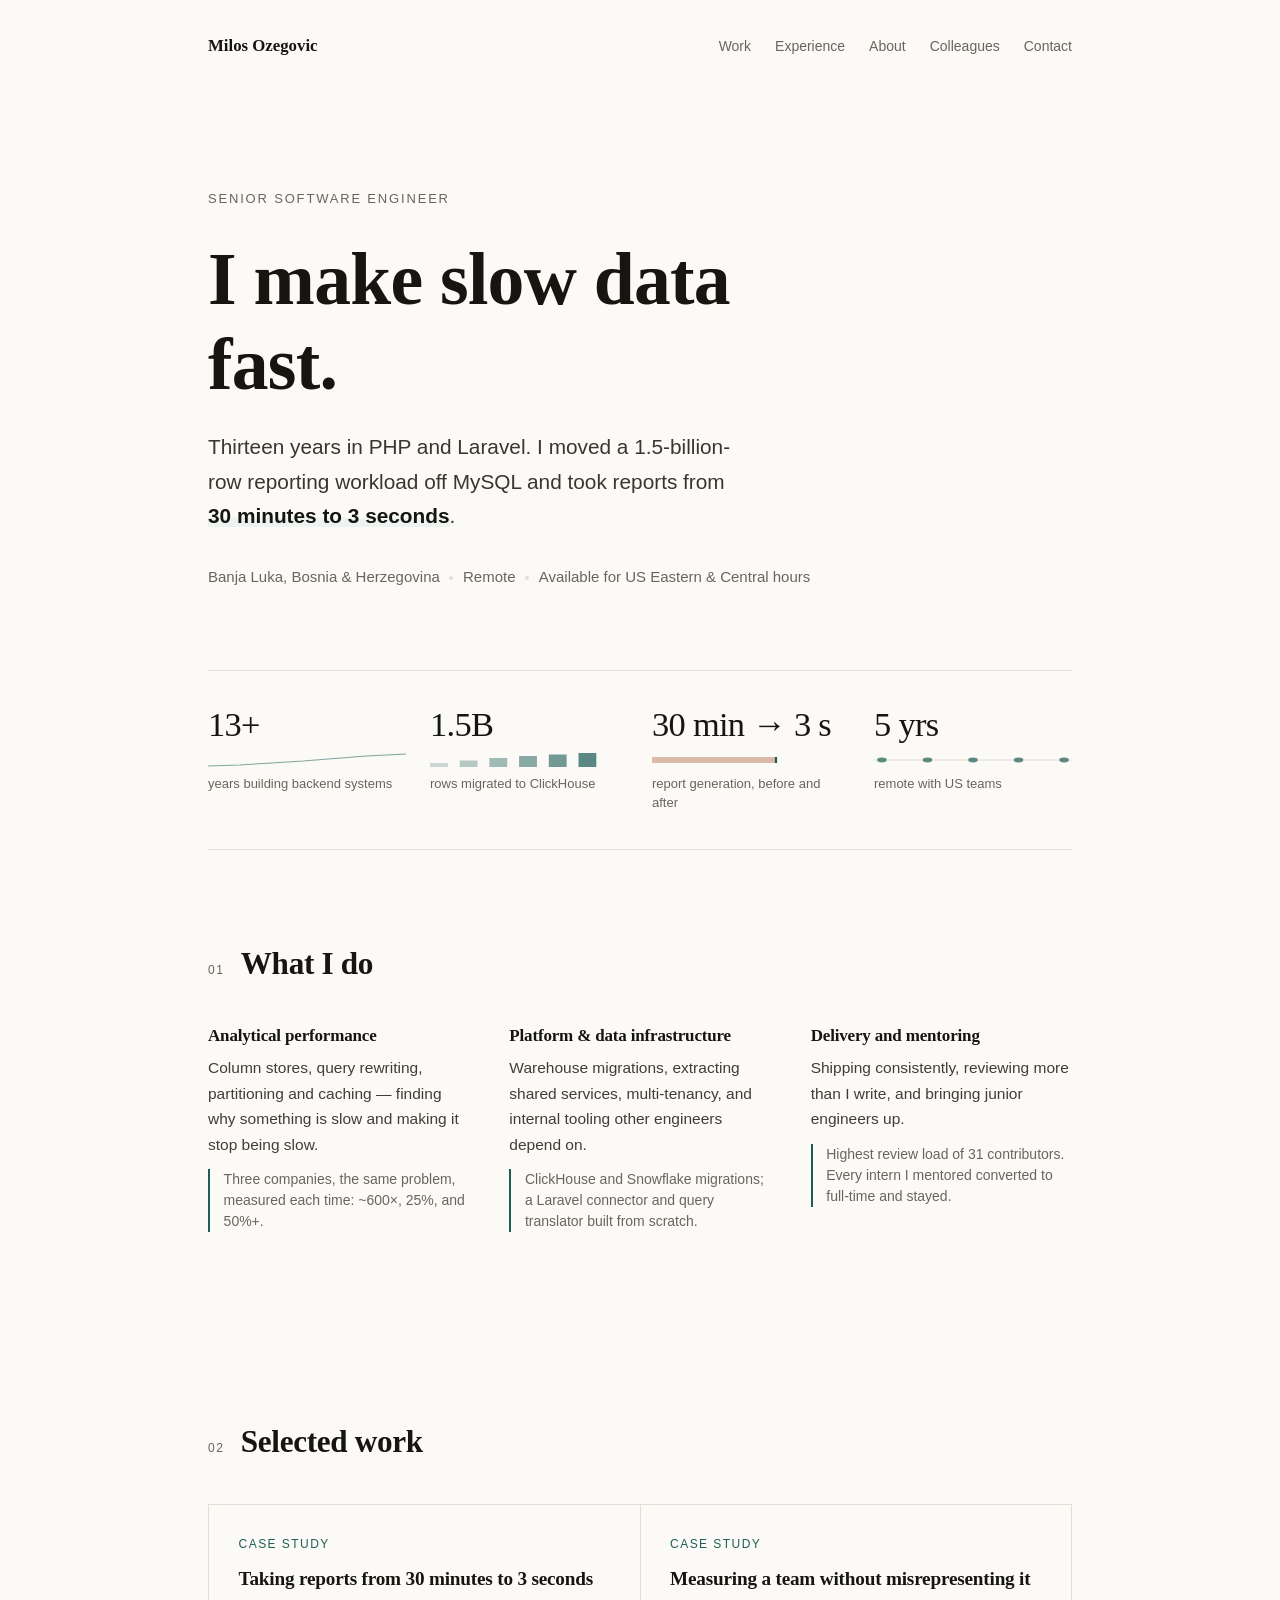
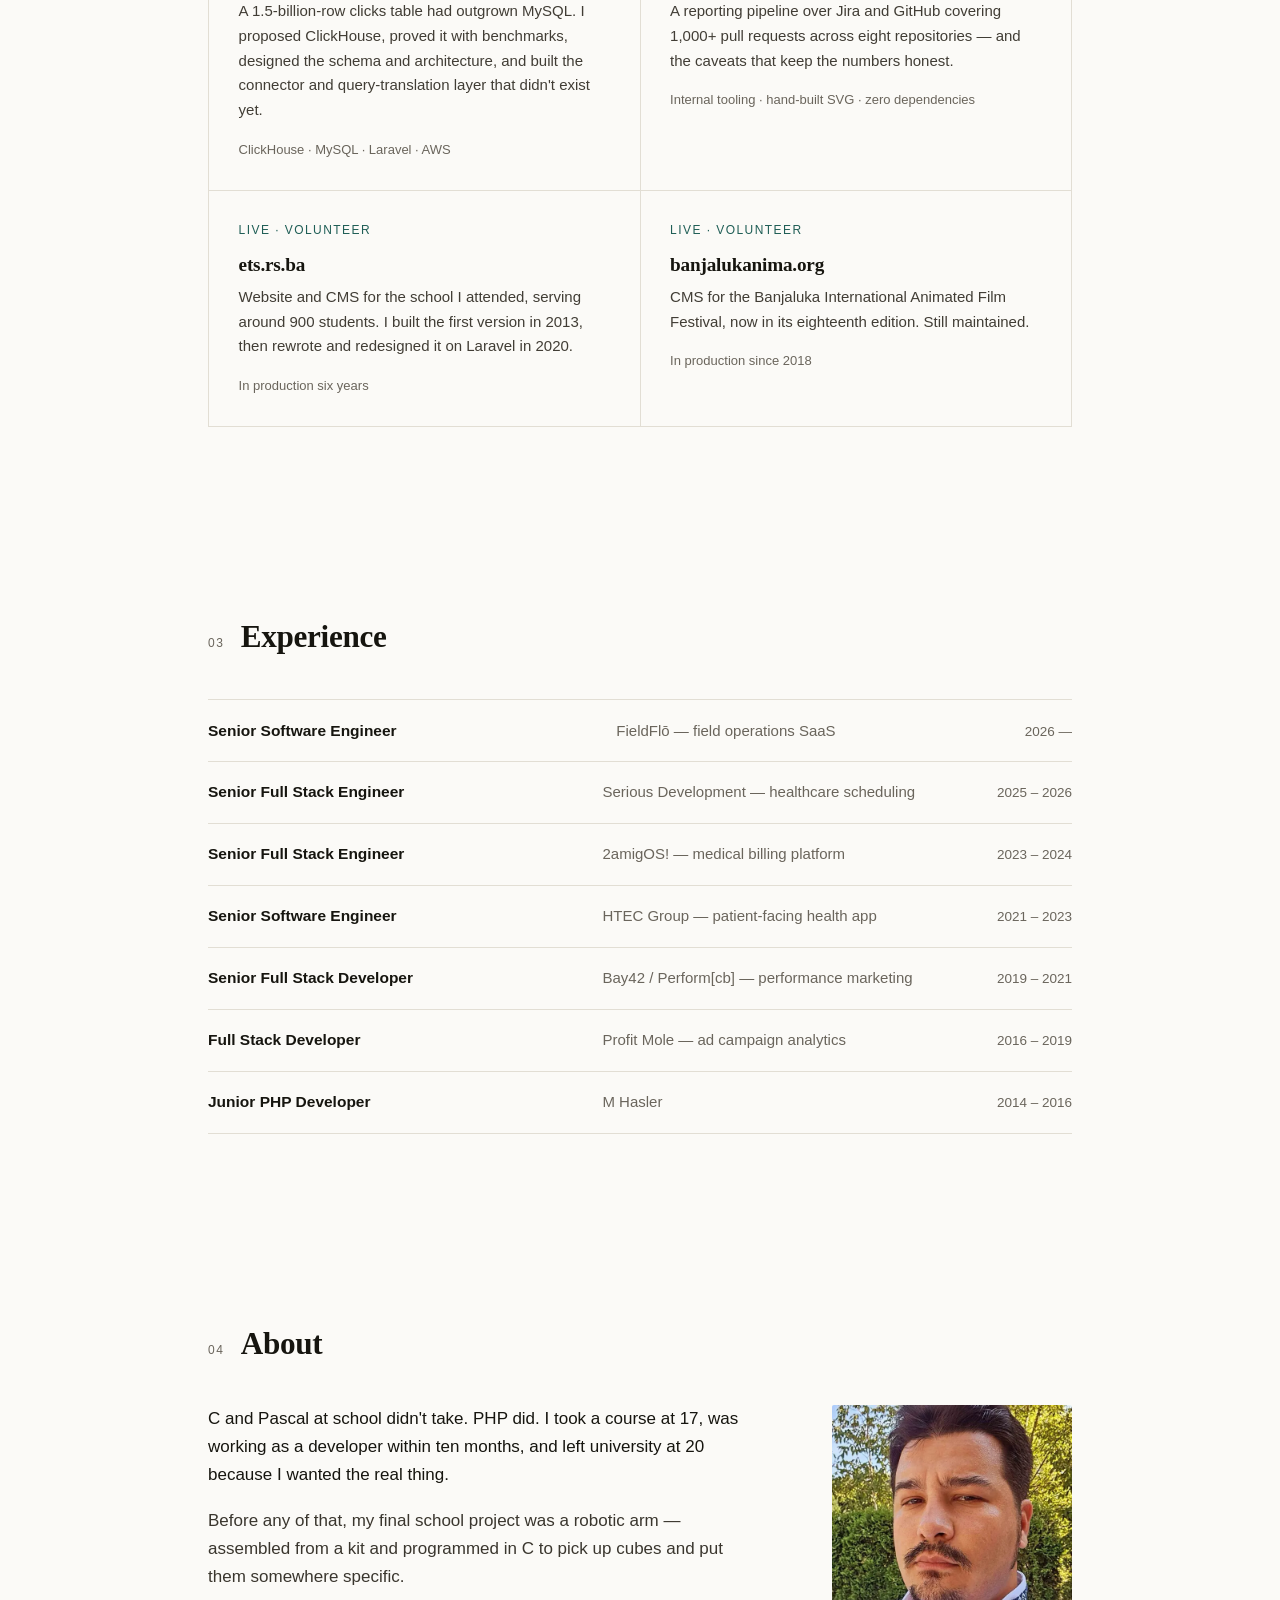
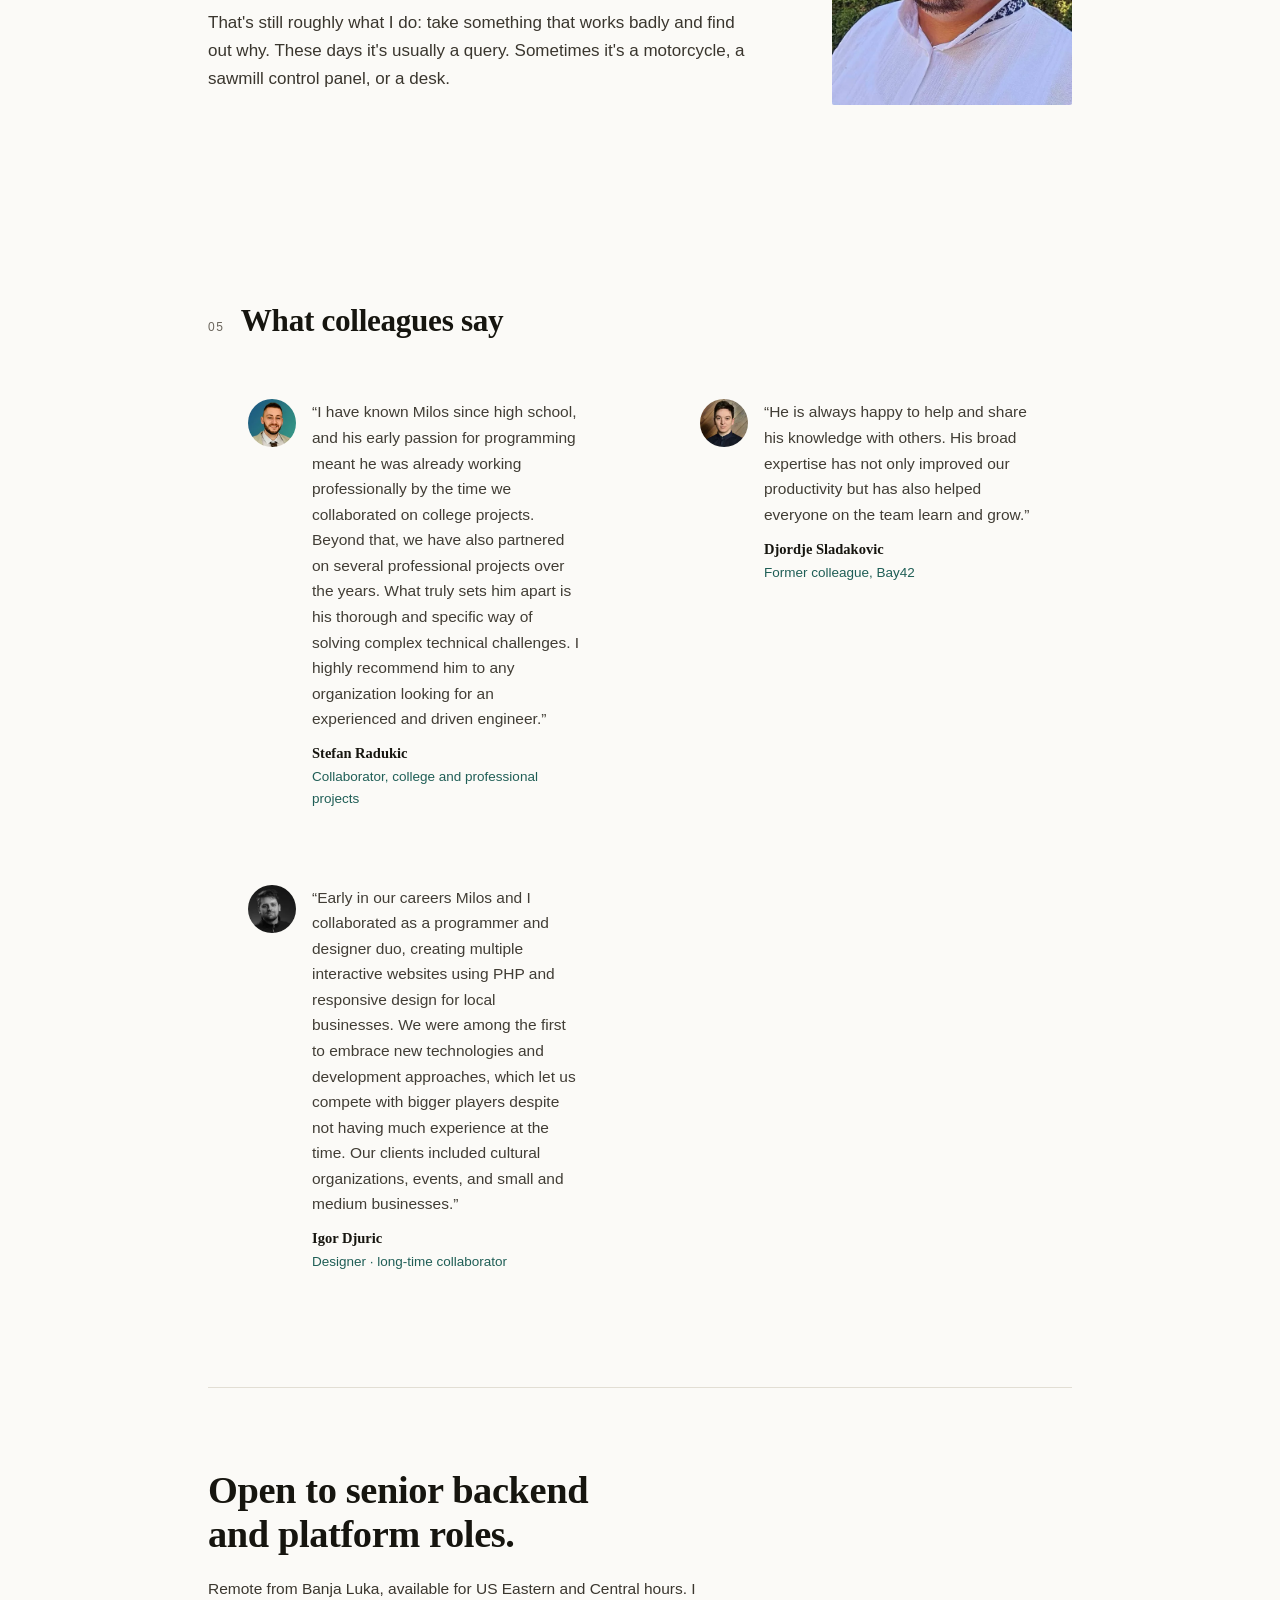
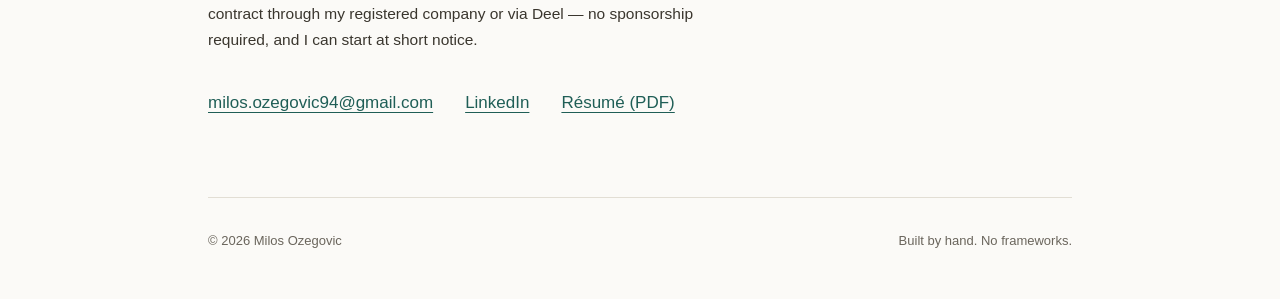
==== index.html @ 22e1ac39 "Portfolio site Hand-written static site: home page, two case studies, résumé PDF. No framework, no b" ====
<!doctype html>
<html lang="en">
<head>
<meta charset="utf-8">
<meta name="viewport" content="width=device-width, initial-scale=1">
<title>Milos Ozegovic — Senior Software Engineer</title>
<meta name="author" content="Milos Ozegovic">
<meta name="description" content="Senior software engineer with 13+ years in PHP and Laravel, specialising in analytical performance and data infrastructure. Remote from Banja Luka, available for US hours.">
<meta property="og:title" content="Milos Ozegovic — Senior Software Engineer">
<meta property="og:description" content="I make slow data fast. Thirteen years in PHP and Laravel.">
<meta property="og:type" content="website">
<meta property="og:url" content="https://milosozegovic.com">
<link rel="icon" href="/favicon.svg" type="image/svg+xml">
<link rel="stylesheet" href="styles.css">
</head>
<body>
<a class="skip" href="#main">Skip to content</a>

<div class="wrap">
  <header class="top">
    <span class="name">Milos Ozegovic</span>
    <nav aria-label="Primary">
      <a href="#work">Work</a>
      <a href="#experience">Experience</a>
      <a href="#about">About</a>
      <a href="#voices">Colleagues</a>
      <a href="#contact">Contact</a>
    </nav>
  </header>

  <main id="main">
  <div class="hero">
    <p class="eyebrow">Senior Software Engineer</p>
    <h1>I make slow data fast.</h1>
    <p class="lede">Thirteen years in PHP and Laravel. I moved a 1.5-billion-row
      reporting workload off MySQL and took reports from
      <strong>30 minutes to 3 seconds</strong>.</p>
    <p class="whereabouts">Banja Luka, Bosnia &amp; Herzegovina<span class="dot"></span>
      Remote<span class="dot"></span>Available for US Eastern &amp; Central hours</p>
  </div>

  <div class="figures">
    <div class="fig">
      <div class="n">13+</div>
      <svg class="mark" viewBox="0 0 100 14" preserveAspectRatio="none" aria-hidden="true">
        <polyline points="0,13 16,12 32,10 48,8 64,5.5 80,3 100,1" fill="none"
          stroke="var(--accent)" stroke-width="1" opacity=".55"/>
      </svg>
      <div class="l">years building backend systems</div>
    </div>
    <div class="fig">
      <div class="n">1.5B</div>
      <svg class="mark" viewBox="0 0 100 14" preserveAspectRatio="none" aria-hidden="true">
        <g fill="var(--accent)">
          <rect x="0"  y="10" width="9" height="4"  opacity=".22"/>
          <rect x="15" y="7.5" width="9" height="6.5" opacity=".32"/>
          <rect x="30" y="5"  width="9" height="9"  opacity=".42"/>
          <rect x="45" y="3"  width="9" height="11" opacity=".52"/>
          <rect x="60" y="1.5" width="9" height="12.5" opacity=".62"/>
          <rect x="75" y="0"  width="9" height="14" opacity=".72"/>
        </g>
      </svg>
      <div class="l">rows migrated to ClickHouse</div>
    </div>
    <div class="fig">
      <div class="n">30 min → 3 s</div>
      <svg class="mark" viewBox="0 0 100 14" preserveAspectRatio="none" aria-hidden="true">
        <rect x="0" y="4" width="62" height="6" fill="var(--warn)" opacity=".38"/>
        <rect x="62" y="4" width="1.2" height="6" fill="var(--accent)"/>
      </svg>
      <div class="l">report generation, before and after</div>
    </div>
    <div class="fig">
      <div class="n">5 yrs</div>
      <svg class="mark" viewBox="0 0 100 14" preserveAspectRatio="none" aria-hidden="true">
        <line x1="0" y1="7" x2="100" y2="7" stroke="var(--rule)" stroke-width="1"/>
        <g fill="var(--accent)" opacity=".7">
          <circle cx="4" cy="7" r="2.4"/><circle cx="27" cy="7" r="2.4"/>
          <circle cx="50" cy="7" r="2.4"/><circle cx="73" cy="7" r="2.4"/>
          <circle cx="96" cy="7" r="2.4"/>
        </g>
      </svg>
      <div class="l">remote with US teams</div>
    </div>
  </div>

  <section>
    <div class="sec-head"><span class="idx">01</span><h2>What I do</h2></div>
    <div class="cols">
      <div class="col">
        <h3>Analytical performance</h3>
        <p>Column stores, query rewriting, partitioning and caching — finding
          why something is slow and making it stop being slow.</p>
        <p class="ev">Three companies, the same problem, measured each time:
          ~600×, 25%, and 50%+.</p>
      </div>
      <div class="col">
        <h3>Platform &amp; data infrastructure</h3>
        <p>Warehouse migrations, extracting shared services, multi-tenancy,
          and internal tooling other engineers depend on.</p>
        <p class="ev">ClickHouse and Snowflake migrations; a Laravel connector
          and query translator built from scratch.</p>
      </div>
      <div class="col">
        <h3>Delivery and mentoring</h3>
        <p>Shipping consistently, reviewing more than I write, and bringing
          junior engineers up.</p>
        <p class="ev">Highest review load of 31 contributors. Every intern I
          mentored converted to full-time and stayed.</p>
      </div>
    </div>
  </section>

  <section id="work">
    <div class="sec-head"><span class="idx">02</span><h2>Selected work</h2></div>
    <div class="work">
      <a class="card" href="work/clickhouse.html">
        <div class="k">Case study</div>
        <h3>Taking reports from 30 minutes to 3 seconds</h3>
        <p>A 1.5-billion-row clicks table had outgrown MySQL. I proposed
          ClickHouse, proved it with benchmarks, designed the schema and
          architecture, and built the connector and query-translation layer
          that didn't exist yet.</p>
        <div class="meta">ClickHouse · MySQL · Laravel · AWS</div>
      </a>
      <a class="card" href="work/engineering-analytics.html">
        <div class="k">Case study</div>
        <h3>Measuring a team without misrepresenting it</h3>
        <p>A reporting pipeline over Jira and GitHub covering 1,000+ pull
          requests across eight repositories — and the caveats that keep the
          numbers honest.</p>
        <div class="meta">Internal tooling · hand-built SVG · zero dependencies</div>
      </a>
      <a class="card" href="https://ets.rs.ba">
        <div class="k">Live · volunteer</div>
        <h3>ets.rs.ba</h3>
        <p>Website and CMS for the school I attended, serving around 900
          students. I built the first version in 2013, then rewrote and
          redesigned it on Laravel in 2020.</p>
        <div class="meta">In production six years</div>
      </a>
      <a class="card" href="https://banjalukanima.org">
        <div class="k">Live · volunteer</div>
        <h3>banjalukanima.org</h3>
        <p>CMS for the Banjaluka International Animated Film Festival, now in
          its eighteenth edition. Still maintained.</p>
        <div class="meta">In production since 2018</div>
      </a>
    </div>
  </section>

  <section id="experience">
    <div class="sec-head"><span class="idx">03</span><h2>Experience</h2></div>
    <div class="roles">
      <div class="role"><span class="r">Senior Software Engineer</span><span class="c">FieldFlō — field operations SaaS</span><span class="d">2026 —</span></div>
      <div class="role"><span class="r">Senior Full Stack Engineer</span><span class="c">Serious Development — healthcare scheduling</span><span class="d">2025 – 2026</span></div>
      <div class="role"><span class="r">Senior Full Stack Engineer</span><span class="c">2amigOS! — medical billing platform</span><span class="d">2023 – 2024</span></div>
      <div class="role"><span class="r">Senior Software Engineer</span><span class="c">HTEC Group — patient-facing health app</span><span class="d">2021 – 2023</span></div>
      <div class="role"><span class="r">Senior Full Stack Developer</span><span class="c">Bay42 / Perform[cb] — performance marketing</span><span class="d">2019 – 2021</span></div>
      <div class="role"><span class="r">Full Stack Developer</span><span class="c">Profit Mole — ad campaign analytics</span><span class="d">2016 – 2019</span></div>
      <div class="role"><span class="r">Junior PHP Developer</span><span class="c">M Hasler</span><span class="d">2014 – 2016</span></div>
    </div>
  </section>

  <section id="about">
    <div class="sec-head"><span class="idx">04</span><h2>About</h2></div>
    <div class="about">
      <div>
        <p>C and Pascal at school didn't take. PHP did. I took a course at 17,
          was working as a developer within ten months, and left university at
          20 because I wanted the real thing.</p>
        <p>Before any of that, my final school project was a robotic arm —
          assembled from a kit and programmed in C to pick up cubes and put
          them somewhere specific.</p>
        <p>That's still roughly what I do: take something that works badly and
          find out why. These days it's usually a query. Sometimes it's a
          motorcycle, a sawmill control panel, or a desk.</p>
      </div>
      <picture>
        <source srcset="img/portrait.webp" type="image/webp">
        <img class="portrait" src="img/portrait.jpg" alt="Milos Ozegovic"
             width="600" height="750" loading="lazy" decoding="async">
      </picture>
    </div>
  </section>

  <section id="voices">
    <div class="sec-head"><span class="idx">05</span><h2>What colleagues say</h2></div>
    <div class="voices">

      <figure class="voice">
        <picture>
          <source srcset="img/people/stefan-radukic.webp" type="image/webp">
          <img src="img/people/stefan-radukic.jpg" alt="" width="48" height="48" loading="lazy">
        </picture>
        <div>
          <blockquote>
            <p>&ldquo;I have known Milos since high school, and his early passion
              for programming meant he was already working professionally by the
              time we collaborated on college projects. Beyond that, we have also
              partnered on several professional projects over the years. What truly
              sets him apart is his thorough and specific way of solving complex
              technical challenges. I highly recommend him to any organization
              looking for an experienced and driven engineer.&rdquo;</p>
          </blockquote>
          <cite><b>Stefan Radukic</b><span class="rel">Collaborator, college and professional projects</span></cite>
        </div>
      </figure>

      <figure class="voice">
        <picture>
          <source srcset="img/people/djordje-sladakovic.webp" type="image/webp">
          <img src="img/people/djordje-sladakovic.jpg" alt="" width="48" height="48" loading="lazy">
        </picture>
        <div>
          <blockquote>
            <p>&ldquo;He is always happy to help and share his knowledge with
              others. His broad expertise has not only improved our productivity
              but has also helped everyone on the team learn and grow.&rdquo;</p>
          </blockquote>
          <cite><b>Djordje Sladakovic</b><span class="rel">Former colleague, Bay42</span></cite>
        </div>
      </figure>

      <figure class="voice">
        <picture>
          <source srcset="img/people/igor-djuric.webp" type="image/webp">
          <img src="img/people/igor-djuric.jpg" alt="" width="48" height="48" loading="lazy">
        </picture>
        <div>
          <blockquote>
            <p>&ldquo;Early in our careers Milos and I collaborated as a programmer
              and designer duo, creating multiple interactive websites using PHP and
              responsive design for local businesses. We were among the first to embrace new technologies and
              development approaches, which let us compete with bigger players
              despite not having much experience at the time. Our clients included
              cultural organizations, events, and small and medium businesses.&rdquo;</p>
          </blockquote>
          <cite><b>Igor Djuric</b><span class="rel">Designer &middot; long-time collaborator</span></cite>
        </div>
      </figure>

    </div>
  </section>
  </main>
</div>

<div class="wrap">
  <div class="contact" id="contact">
    <h2>Open to senior backend and platform roles.</h2>
    <p class="terms">Remote from Banja Luka, available for US Eastern and
      Central hours. I contract through my registered company or via Deel —
      no sponsorship required, and I can start at short notice.</p>
    <div class="links">
      <a href="mailto:milos.ozegovic94@gmail.com">milos.ozegovic94@gmail.com</a>
      <a href="https://linkedin.com/in/milosozegovic">LinkedIn</a>
      <a href="Milos-Ozegovic-Resume.pdf">Résumé (PDF)</a>
    </div>
  </div>
  <footer>
    <span>© 2026 Milos Ozegovic</span>
    <span>Built by hand. No frameworks.</span>
  </footer>
</div>
</body>
</html>
---- styles.css ----
/* Milos Ozegovic — portfolio
   Direction: editorial base with data marks. Hand-written, no dependencies. */

:root{
  --paper:#FBFAF7;
  --ink:#16150F;
  --body:#3A362E;
  --muted:#6A655C;
  --rule:#E2DED4;
  --accent:#1F5E56;
  --accent-soft:#EDF3F1;
  --warn:#A8502A;

  --serif:"Iowan Old Style","Palatino Linotype",Palatino,Georgia,serif;
  --sans:-apple-system,BlinkMacSystemFont,"Segoe UI",Inter,Helvetica,Arial,sans-serif;
  --measure:34rem;
}

*{box-sizing:border-box}
html{-webkit-text-size-adjust:100%;scroll-behavior:smooth}
@media (prefers-reduced-motion:reduce){html{scroll-behavior:auto}
  *{animation-duration:.01ms!important;transition-duration:.01ms!important}}

body{
  margin:0;background:var(--paper);color:var(--body);
  font-family:var(--sans);font-size:17px;line-height:1.65;
  -webkit-font-smoothing:antialiased;
}
.wrap{max-width:62rem;margin:0 auto;padding:0 clamp(1.25rem,5vw,4rem)}
a{color:inherit}
h1,h2,h3{font-family:var(--serif);color:var(--ink);font-weight:600;
  letter-spacing:-.01em;line-height:1.15;margin:0}

:focus-visible{outline:2px solid var(--accent);outline-offset:3px;border-radius:2px}
.skip{position:absolute;left:-9999px}
.skip:focus{left:1rem;top:1rem;position:fixed;background:var(--ink);color:var(--paper);
  padding:.6rem 1rem;z-index:99;border-radius:3px}

/* ── masthead ─────────────────────────────── */
.top{display:flex;justify-content:space-between;align-items:baseline;gap:1rem;
  padding:2rem 0 0;flex-wrap:wrap}
.top .name{font-family:var(--serif);font-size:1.05rem;font-weight:600;color:var(--ink)}
.top nav{display:flex;gap:1.5rem;font-size:.875rem;color:var(--muted)}
.top nav a{text-decoration:none}
.top nav a:hover{color:var(--accent)}

/* ── hero ─────────────────────────────────── */
.hero{padding:clamp(4rem,11vw,8rem) 0 clamp(2.5rem,6vw,4rem)}
.eyebrow{font-size:.8125rem;letter-spacing:.14em;text-transform:uppercase;
  color:var(--muted);margin:0 0 1.75rem}
.hero h1{font-size:clamp(2.6rem,7.5vw,4.6rem);max-width:16ch;margin-bottom:1.5rem}
.lede{font-size:clamp(1.125rem,2.2vw,1.3rem);max-width:var(--measure);margin:0 0 2rem}
.lede strong{font-weight:600;color:var(--ink);
  box-shadow:inset 0 -.45em 0 var(--accent-soft)}
.whereabouts{font-size:.9375rem;color:var(--muted);display:flex;gap:.6rem;
  flex-wrap:wrap;align-items:center;margin:0}
.dot{width:4px;height:4px;border-radius:50%;background:var(--rule)}

/* ── figures + data marks ─────────────────── */
.figures{display:grid;grid-template-columns:repeat(auto-fit,minmax(10rem,1fr));
  gap:2rem 1.5rem;border-top:1px solid var(--rule);border-bottom:1px solid var(--rule);
  padding:2.25rem 0;margin:1rem 0 0}
.fig .n{font-family:var(--serif);font-size:clamp(1.65rem,3.4vw,2.15rem);
  line-height:1;letter-spacing:-.02em;color:var(--ink)}
.fig .mark{display:block;width:100%;height:14px;margin:.7rem 0 .55rem;overflow:visible}
.fig .l{font-size:.8125rem;color:var(--muted);line-height:1.45}

/* ── sections ─────────────────────────────── */
section{padding:clamp(3.5rem,8vw,6rem) 0}
.sec-head{display:flex;align-items:baseline;gap:1rem;margin-bottom:2.75rem}
.sec-head h2{font-size:clamp(1.5rem,3vw,1.95rem)}
.sec-head .idx{font-size:.75rem;letter-spacing:.14em;color:var(--muted);
  text-transform:uppercase;font-variant-numeric:tabular-nums}

.cols{display:grid;gap:2.5rem;grid-template-columns:repeat(auto-fit,minmax(15rem,1fr))}
.col h3{font-size:1.0625rem;margin-bottom:.6rem}
.col p{margin:0;font-size:.9688rem;color:#413D35}
.col .ev{margin-top:.75rem;font-size:.875rem;color:var(--muted);
  padding-left:.85rem;border-left:2px solid var(--accent);line-height:1.5}

/* ── work ─────────────────────────────────── */
.work{display:grid;gap:1px;background:var(--rule);border:1px solid var(--rule)}
@media(min-width:44rem){.work{grid-template-columns:1fr 1fr}}
.card{background:var(--paper);padding:1.85rem;text-decoration:none;display:block;
  transition:background .18s}
.card:hover,.card:focus-visible{background:#fff}
.card .k{font-size:.75rem;letter-spacing:.12em;text-transform:uppercase;
  color:var(--accent);margin-bottom:.85rem}
.card h3{font-size:1.2rem;margin-bottom:.55rem}
.card p{margin:0;font-size:.9375rem;color:#413D35}
.card .meta{margin-top:1rem;font-size:.8125rem;color:var(--muted)}

/* ── experience ───────────────────────────── */
.roles{border-top:1px solid var(--rule)}
.role{display:grid;grid-template-columns:1fr;gap:.2rem;padding:1.1rem 0;
  border-bottom:1px solid var(--rule)}
.role .r{font-weight:600;font-size:.9688rem;color:var(--ink)}
.role .c{color:var(--muted);font-size:.9375rem}
.role .d{color:var(--muted);font-size:.8438rem;font-variant-numeric:tabular-nums}
@media(min-width:44rem){
  .role{grid-template-columns:1fr 1fr auto;align-items:baseline;gap:1.5rem}
  .role .d{text-align:right}}

/* ── about ────────────────────────────────── */
.about{display:grid;gap:2.5rem;align-items:start}
@media(min-width:48rem){.about{grid-template-columns:1fr 15rem}}
.about p{max-width:var(--measure);margin:0 0 1.1rem}
.about p:first-child{font-size:1.0625rem;color:var(--ink)}
.about picture{display:block;width:100%;max-width:15rem}
.portrait{display:block;width:100%;height:auto;border-radius:2px;
  background:#E8E3D8}

/* ── contact ──────────────────────────────── */
.contact{border-top:1px solid var(--rule);padding:clamp(3rem,7vw,5rem) 0}
.contact h2{font-size:clamp(1.65rem,4vw,2.4rem);max-width:20ch;margin-bottom:1.25rem}
.terms{font-size:.9688rem;color:var(--body);max-width:var(--measure);margin:0}
.links{display:flex;gap:2rem;flex-wrap:wrap;margin:2.25rem 0 0;font-size:1.0625rem}
.links a{color:var(--accent);text-underline-offset:.22em}

footer{padding:2rem 0 3rem;font-size:.8125rem;color:var(--muted);
  border-top:1px solid var(--rule);display:flex;justify-content:space-between;
  gap:1rem;flex-wrap:wrap}

/* ── case studies ─────────────────────────── */
.article{max-width:40rem;margin:0 auto;padding:0 clamp(1.25rem,5vw,2rem)}
.back{display:inline-block;font-size:.875rem;color:var(--muted);
  text-decoration:none;margin:2rem 0 0}
.back:hover{color:var(--accent)}
.art-head{padding:clamp(2.5rem,7vw,4.5rem) 0 clamp(1.75rem,4vw,2.5rem);
  border-bottom:1px solid var(--rule)}
.art-head .k{font-size:.75rem;letter-spacing:.14em;text-transform:uppercase;
  color:var(--accent);margin:0 0 1.25rem}
.art-head h1{font-size:clamp(2rem,5.5vw,3rem);margin-bottom:1.1rem;max-width:20ch}
.art-head .stand{font-size:1.125rem;margin:0;color:var(--body)}
.art-meta{display:flex;gap:1.75rem;flex-wrap:wrap;margin-top:1.75rem;
  font-size:.8125rem;color:var(--muted)}
.art-meta b{display:block;color:var(--ink);font-weight:600;font-size:.875rem;
  margin-top:.15rem;font-family:var(--sans)}

.article h2{font-size:1.375rem;margin:3rem 0 1rem}
.article h3{font-size:1.0625rem;margin:2rem 0 .6rem}
.article p{margin:0 0 1.15rem}
.article ul,.article ol{margin:0 0 1.35rem;padding-left:1.15rem}
.article li{margin-bottom:.5rem}
.article strong{color:var(--ink);font-weight:600}
.article a{color:var(--accent);text-underline-offset:.2em}

.pull{border-left:2px solid var(--accent);padding:.15rem 0 .15rem 1.25rem;
  margin:1.75rem 0;color:var(--ink);font-family:var(--serif);font-size:1.15rem;
  line-height:1.5}
.note{background:var(--accent-soft);border-radius:4px;padding:1.1rem 1.25rem;
  margin:1.75rem 0;font-size:.9375rem}
.note b{color:var(--ink)}

.diagram{margin:2.25rem 0;border:1px solid var(--rule);border-radius:3px;
  background:#fff;padding:1.5rem 1.25rem}
.diagram svg{display:block;width:100%;height:auto}
.diagram figcaption{font-size:.8125rem;color:var(--muted);margin-top:1rem;
  text-align:center;line-height:1.5}

.numbers{display:grid;grid-template-columns:repeat(auto-fit,minmax(8.5rem,1fr));
  gap:1.5rem;border-top:1px solid var(--rule);border-bottom:1px solid var(--rule);
  padding:1.75rem 0;margin:2.25rem 0}
.numbers .n{font-family:var(--serif);font-size:1.6rem;color:var(--ink);line-height:1}
.numbers .l{font-size:.8125rem;color:var(--muted);margin-top:.4rem;line-height:1.4}

.kv{width:100%;border-collapse:collapse;font-size:.9375rem;margin:1.75rem 0}
.kv td{padding:.7rem 0;border-bottom:1px solid var(--rule);vertical-align:top}
.kv td:first-child{width:11rem;color:var(--muted);padding-right:1.25rem}
.kv td:last-child{color:var(--ink)}

.art-foot{border-top:1px solid var(--rule);margin-top:3.5rem;
  padding:2rem 0 4rem;font-size:.9375rem;color:var(--muted)}
.art-foot a{color:var(--accent)}

/* ── testimonials ─────────────────────────── */
.voices{display:grid;gap:2.5rem}
@media(min-width:46rem){.voices{grid-template-columns:1fr 1fr}}
.voice{display:grid;grid-template-columns:auto 1fr;gap:1rem;align-items:start}
.voice img{width:48px;height:48px;border-radius:50%;display:block;background:#E8E3D8}
.voice blockquote{margin:0;font-size:.9688rem;color:#413D35}
.voice blockquote p{margin:0 0 .65rem}
.voice cite{font-style:normal;font-size:.8438rem;color:var(--muted);display:block}
.voice cite b{display:block;color:var(--ink);font-weight:600;font-size:.9063rem;
  font-family:var(--serif)}
.voice .rel{color:var(--accent)}
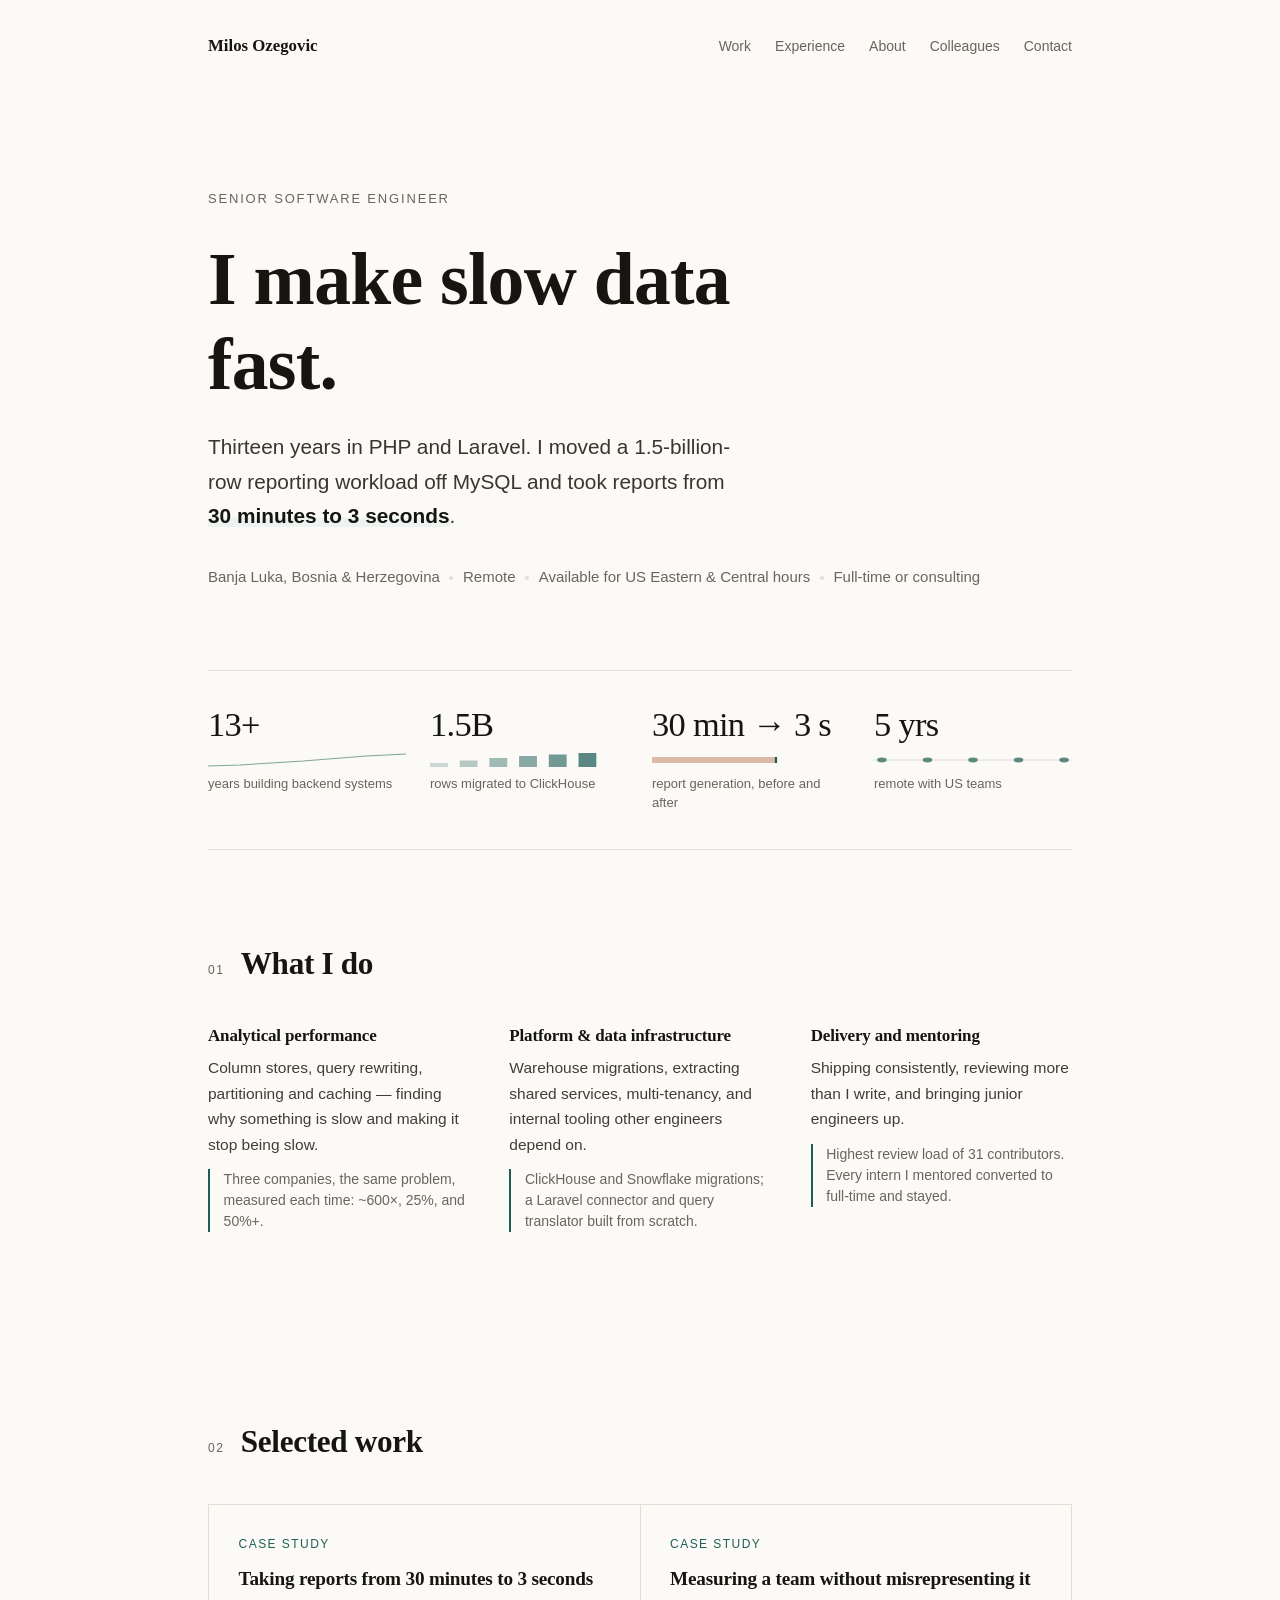
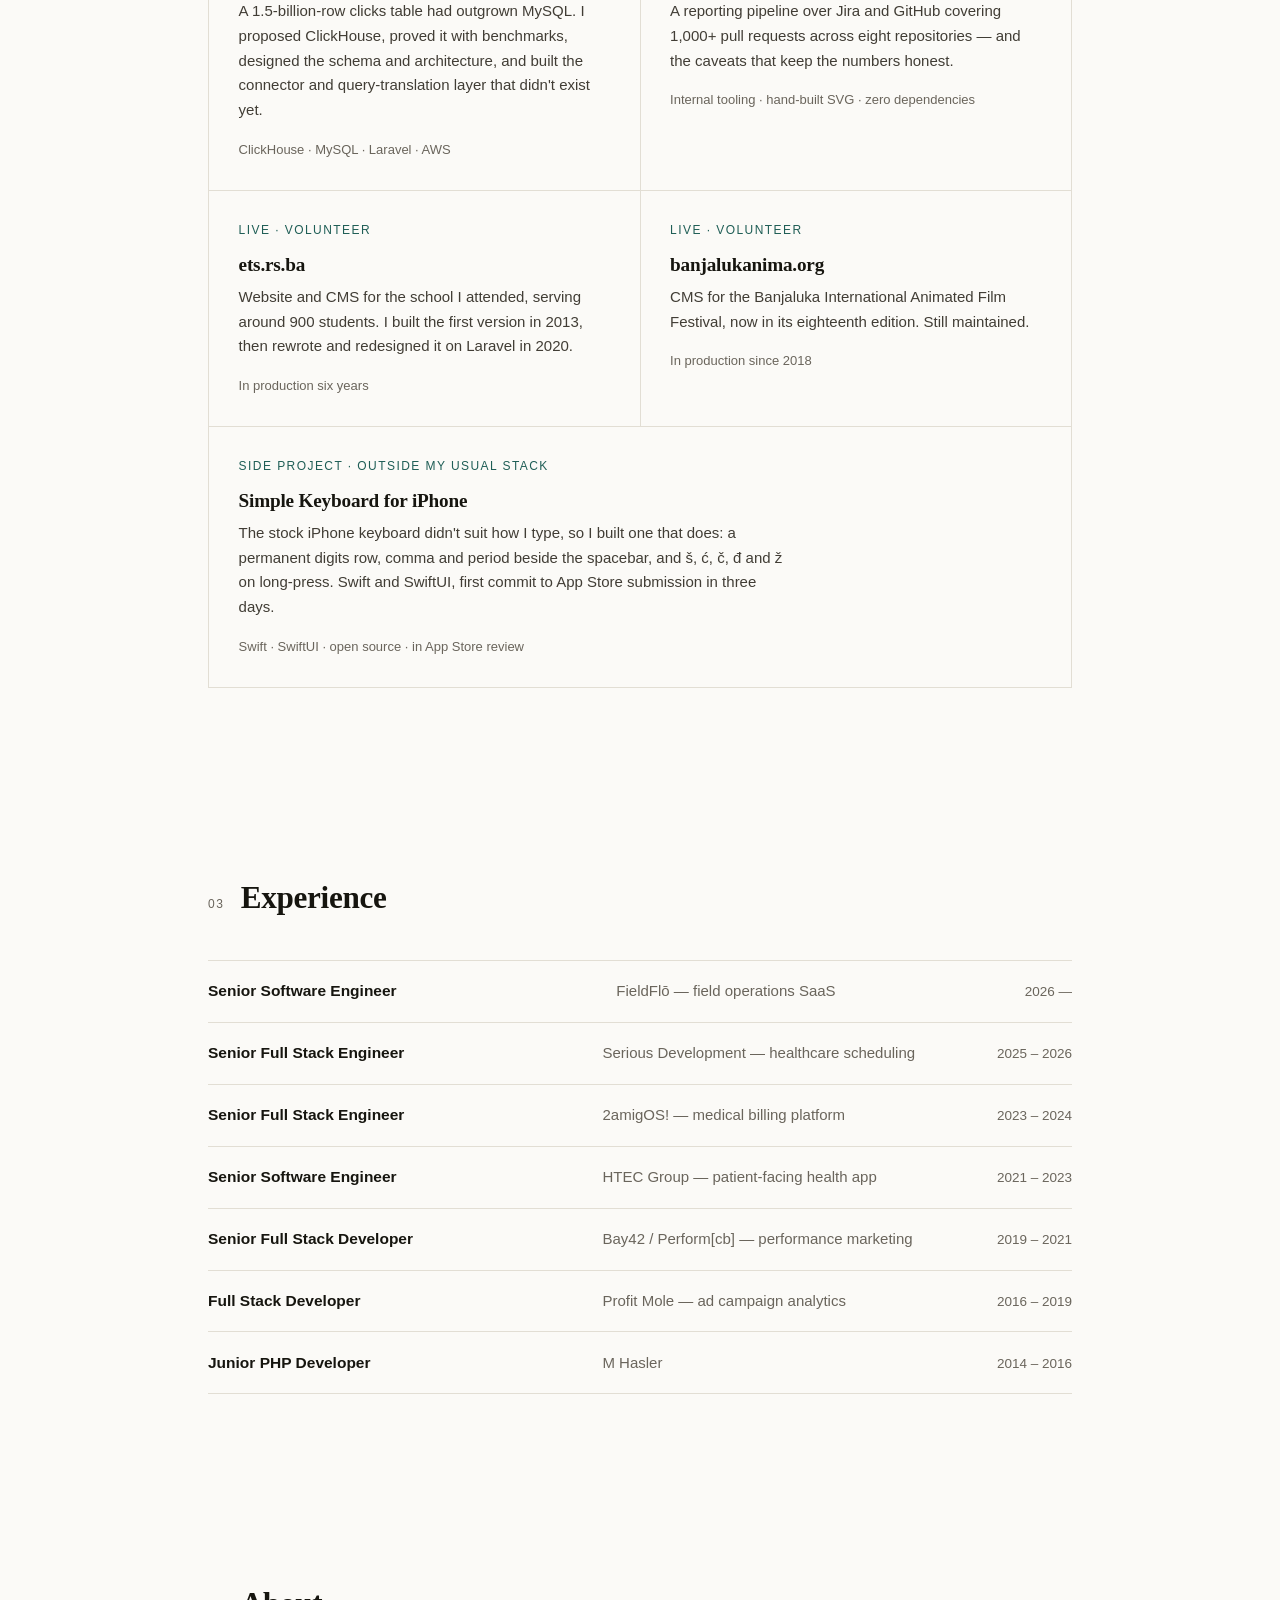
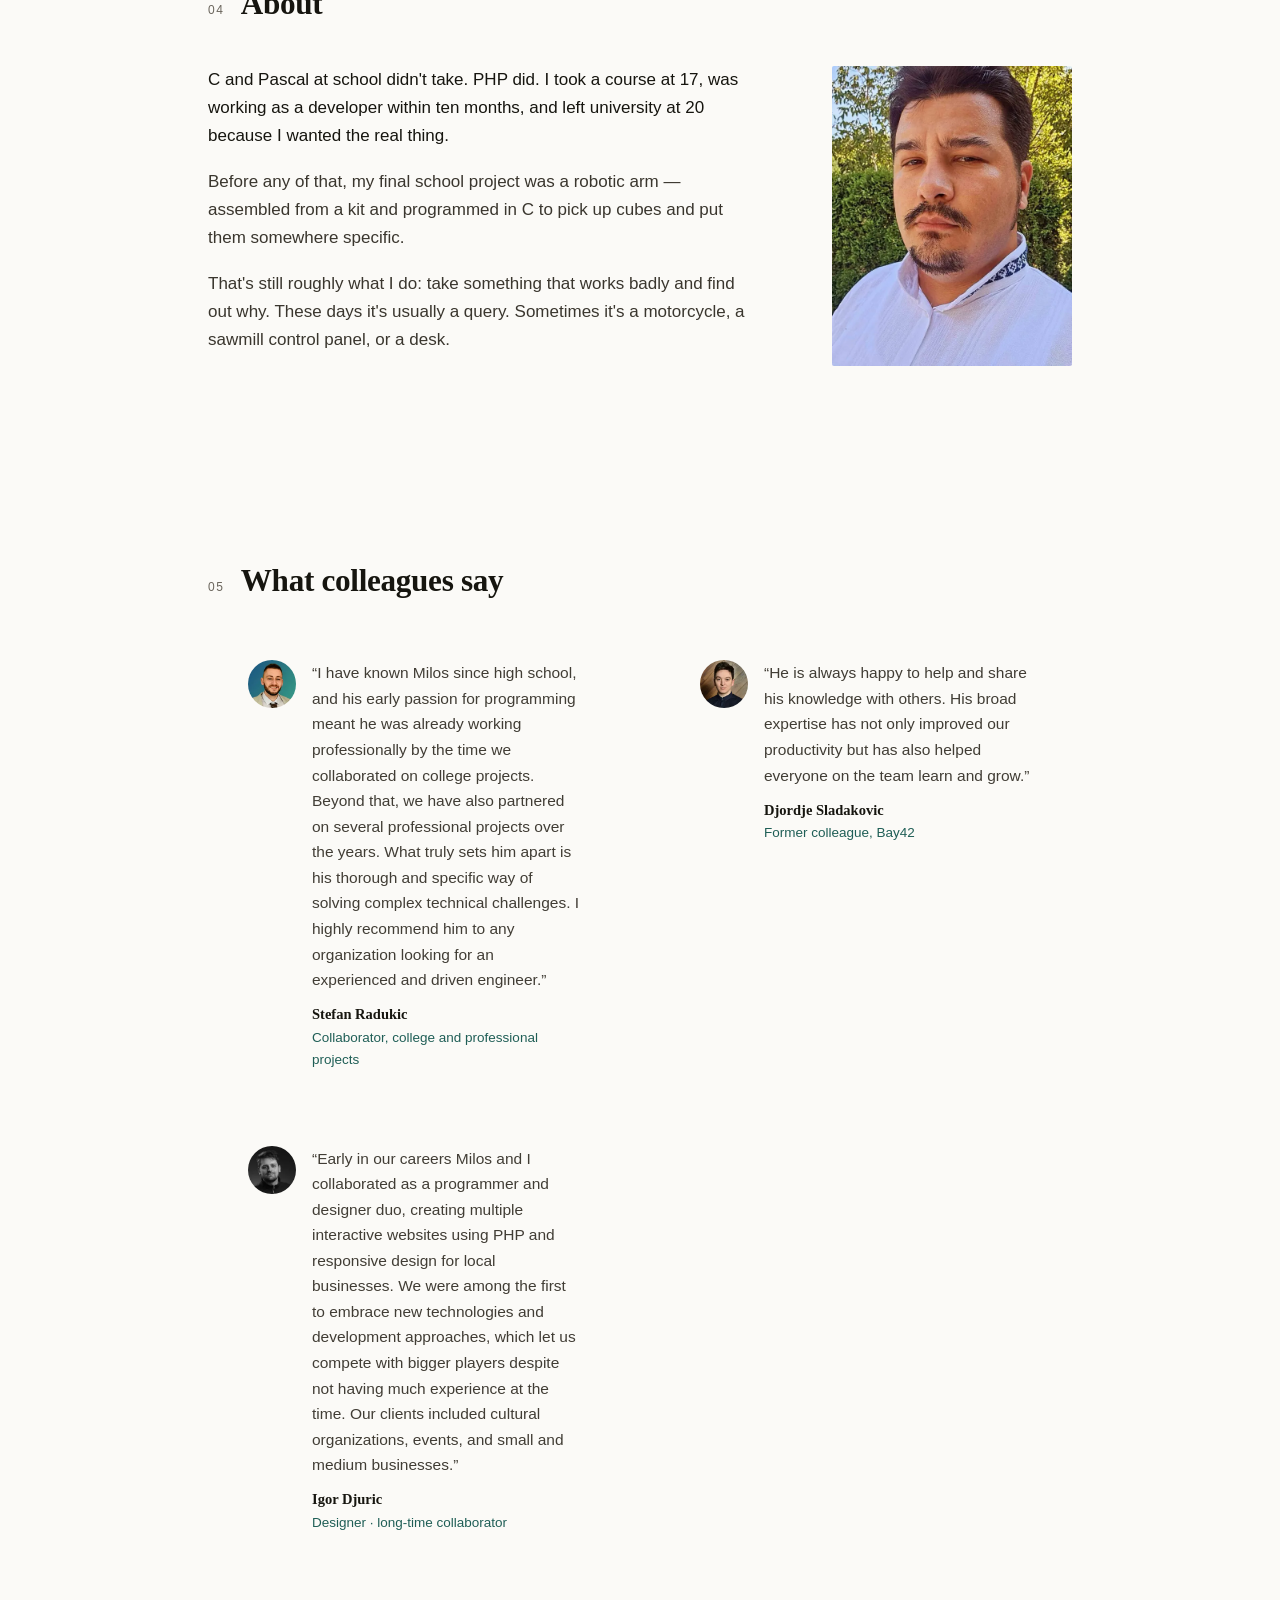
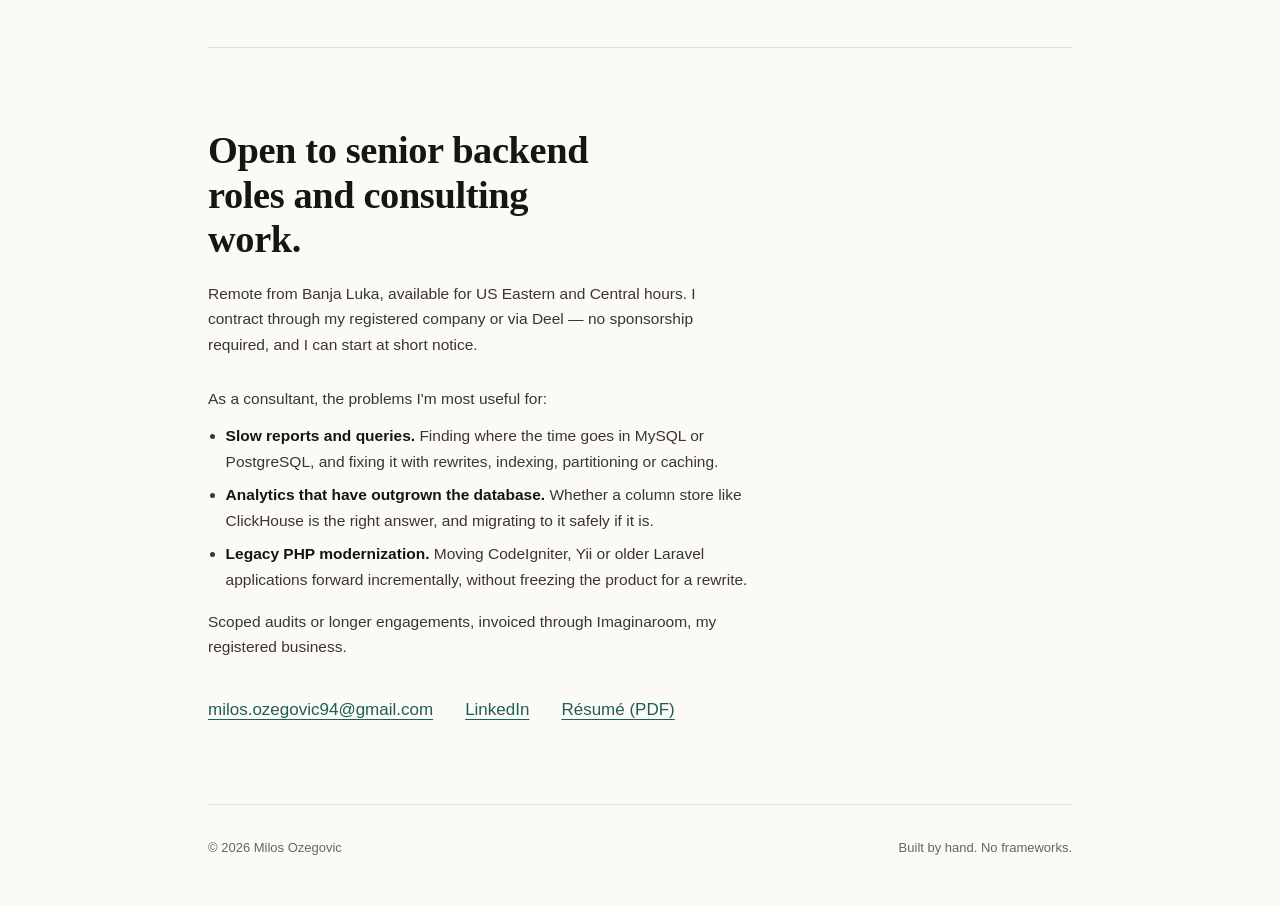
==== commit e48105b2: "Add consulting services and the Simple Keyboard project" ====
--- a/index.html
+++ b/index.html
@@ -5,7 +5,7 @@
 <meta name="viewport" content="width=device-width, initial-scale=1">
 <title>Milos Ozegovic — Senior Software Engineer</title>
 <meta name="author" content="Milos Ozegovic">
-<meta name="description" content="Senior software engineer with 13+ years in PHP and Laravel, specialising in analytical performance and data infrastructure. Remote from Banja Luka, available for US hours.">
+<meta name="description" content="Senior software engineer with 13+ years in PHP and Laravel, specialising in analytical performance and data infrastructure. Open to full-time roles and consulting. Remote from Banja Luka, available for US hours.">
 <meta property="og:title" content="Milos Ozegovic — Senior Software Engineer">
 <meta property="og:description" content="I make slow data fast. Thirteen years in PHP and Laravel.">
 <meta property="og:type" content="website">
@@ -36,7 +36,8 @@
       reporting workload off MySQL and took reports from
       <strong>30 minutes to 3 seconds</strong>.</p>
     <p class="whereabouts">Banja Luka, Bosnia &amp; Herzegovina<span class="dot"></span>
-      Remote<span class="dot"></span>Available for US Eastern &amp; Central hours</p>
+      Remote<span class="dot"></span>Available for US Eastern &amp; Central hours<span class="dot"></span>
+      Full-time or consulting</p>
   </div>
 
   <div class="figures">
@@ -145,6 +146,15 @@
         <p>CMS for the Banjaluka International Animated Film Festival, now in
           its eighteenth edition. Still maintained.</p>
         <div class="meta">In production since 2018</div>
+      </a>
+      <a class="card" href="work/simple-keyboard.html">
+        <div class="k">Side project · outside my usual stack</div>
+        <h3>Simple Keyboard for iPhone</h3>
+        <p>The stock iPhone keyboard didn't suit how I type, so I built one
+          that does: a permanent digits row, comma and period beside the
+          spacebar, and š, ć, č, đ and ž on long-press. Swift and SwiftUI,
+          first commit to App Store submission in three days.</p>
+        <div class="meta">Swift · SwiftUI · open source · in App Store review</div>
       </a>
     </div>
   </section>
@@ -247,10 +257,26 @@
 
 <div class="wrap">
   <div class="contact" id="contact">
-    <h2>Open to senior backend and platform roles.</h2>
+    <h2>Open to senior backend roles and consulting work.</h2>
     <p class="terms">Remote from Banja Luka, available for US Eastern and
       Central hours. I contract through my registered company or via Deel —
       no sponsorship required, and I can start at short notice.</p>
+    <div class="consult">
+      <p class="terms">As a consultant, the problems I'm most useful for:</p>
+      <ul>
+        <li><b>Slow reports and queries.</b> Finding where the time goes in
+          MySQL or PostgreSQL, and fixing it with rewrites, indexing,
+          partitioning or caching.</li>
+        <li><b>Analytics that have outgrown the database.</b> Whether a column
+          store like ClickHouse is the right answer, and migrating to it
+          safely if it is.</li>
+        <li><b>Legacy PHP modernization.</b> Moving CodeIgniter, Yii or older
+          Laravel applications forward incrementally, without freezing the
+          product for a rewrite.</li>
+      </ul>
+      <p class="terms">Scoped audits or longer engagements, invoiced through
+        Imaginaroom, my registered business.</p>
+    </div>
     <div class="links">
       <a href="mailto:milos.ozegovic94@gmail.com">milos.ozegovic94@gmail.com</a>
       <a href="https://linkedin.com/in/milosozegovic">LinkedIn</a>
--- a/styles.css
+++ b/styles.css
@@ -89,6 +89,8 @@
 .card h3{font-size:1.2rem;margin-bottom:.55rem}
 .card p{margin:0;font-size:.9375rem;color:#413D35}
 .card .meta{margin-top:1rem;font-size:.8125rem;color:var(--muted)}
+@media(min-width:44rem){.card:last-child:nth-child(odd){grid-column:1/-1}}
+.card p{max-width:var(--measure)}
 
 /* ── experience ───────────────────────────── */
 .roles{border-top:1px solid var(--rule)}
@@ -114,6 +116,10 @@
 .contact{border-top:1px solid var(--rule);padding:clamp(3rem,7vw,5rem) 0}
 .contact h2{font-size:clamp(1.65rem,4vw,2.4rem);max-width:20ch;margin-bottom:1.25rem}
 .terms{font-size:.9688rem;color:var(--body);max-width:var(--measure);margin:0}
+.consult{margin-top:1.75rem;max-width:var(--measure)}
+.consult ul{margin:.75rem 0 1rem;padding-left:1.1rem;font-size:.9688rem}
+.consult li{margin-bottom:.5rem}
+.consult li b{color:var(--ink);font-weight:600}
 .links{display:flex;gap:2rem;flex-wrap:wrap;margin:2.25rem 0 0;font-size:1.0625rem}
 .links a{color:var(--accent);text-underline-offset:.22em}
 
@@ -152,6 +158,16 @@
   margin:1.75rem 0;font-size:.9375rem}
 .note b{color:var(--ink)}
 
+.art-head .app-icon{display:block;width:64px;height:64px;border-radius:14px;
+  margin:0 0 1.25rem}
+.shots{margin:2.25rem 0}
+.shots>div{display:grid;gap:.75rem}
+@media(min-width:36rem){.shots>div{grid-template-columns:repeat(3,1fr)}}
+.shots picture{display:block}
+.shots img{display:block;width:100%;height:auto;border-radius:6px;background:#E8E3D8}
+.shots figcaption{font-size:.8125rem;color:var(--muted);margin-top:1rem;
+  text-align:center;line-height:1.5}
+
 .diagram{margin:2.25rem 0;border:1px solid var(--rule);border-radius:3px;
   background:#fff;padding:1.5rem 1.25rem}
 .diagram svg{display:block;width:100%;height:auto}
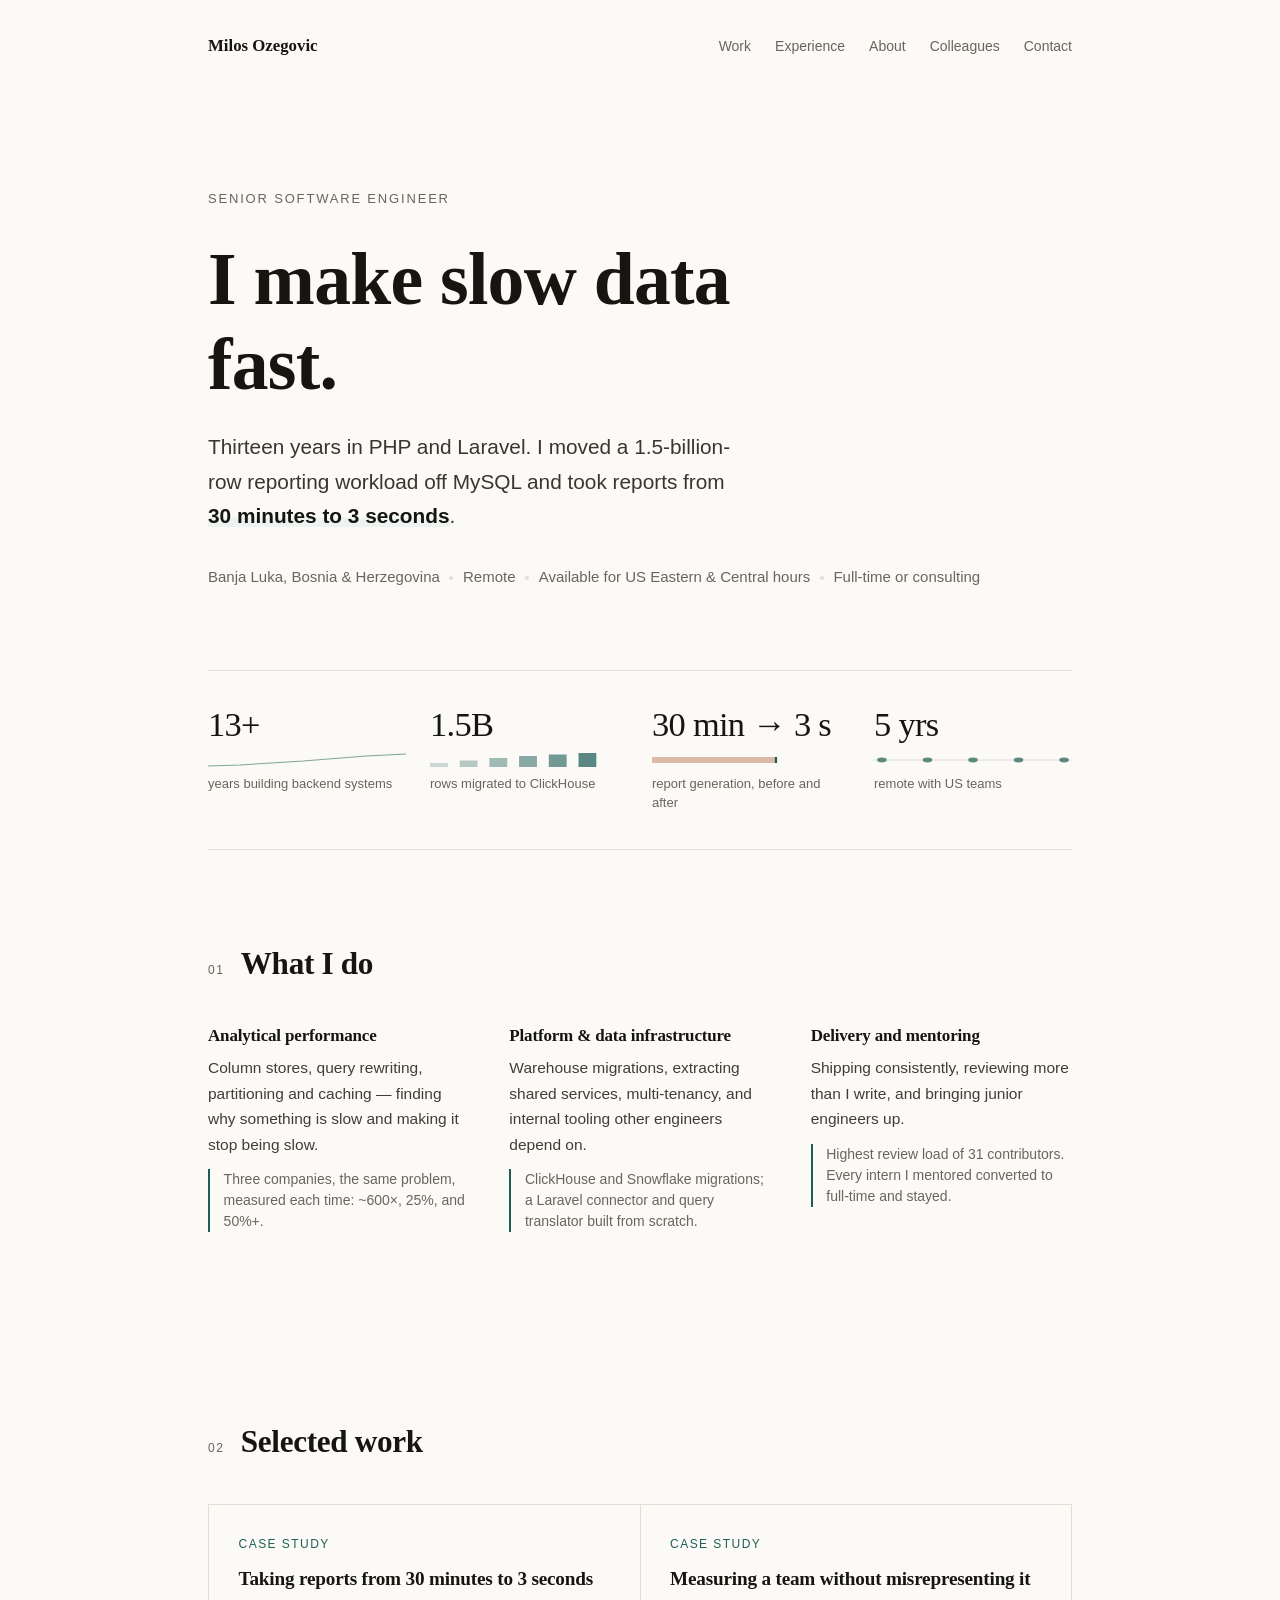
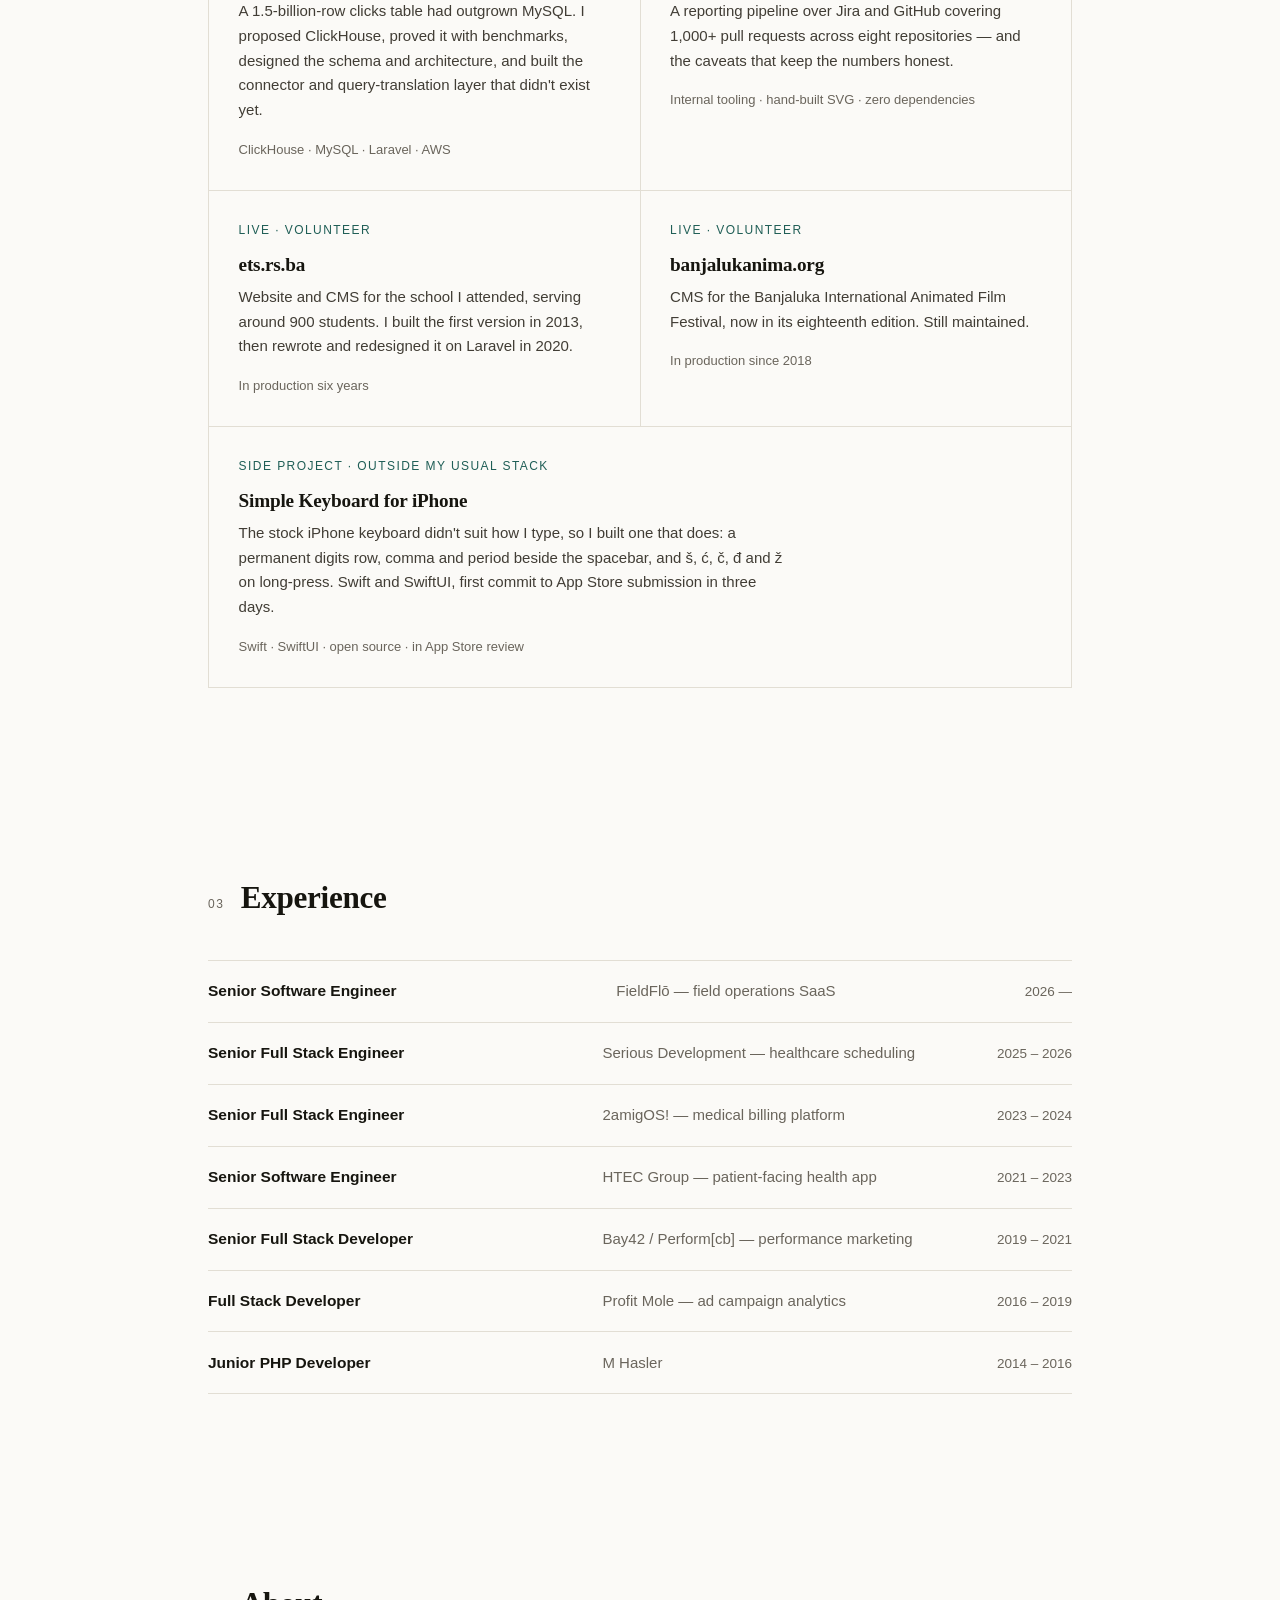
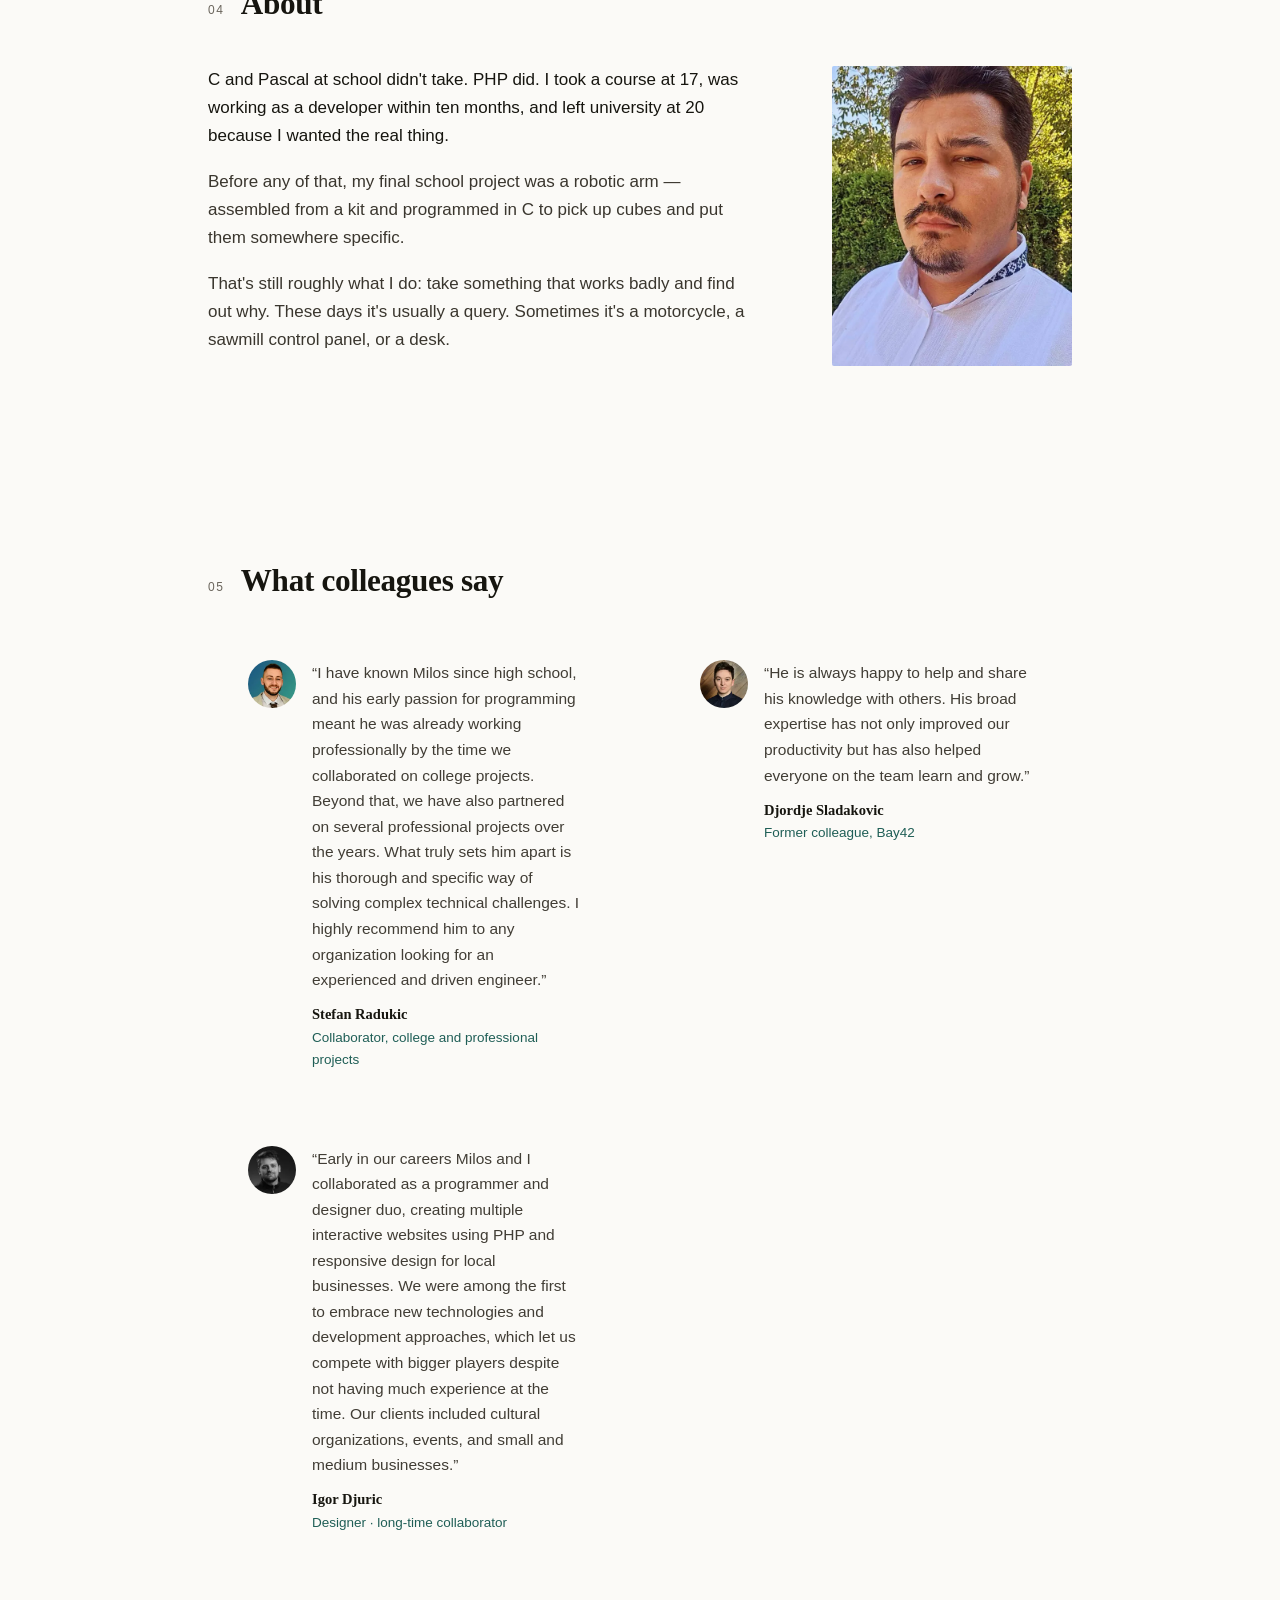
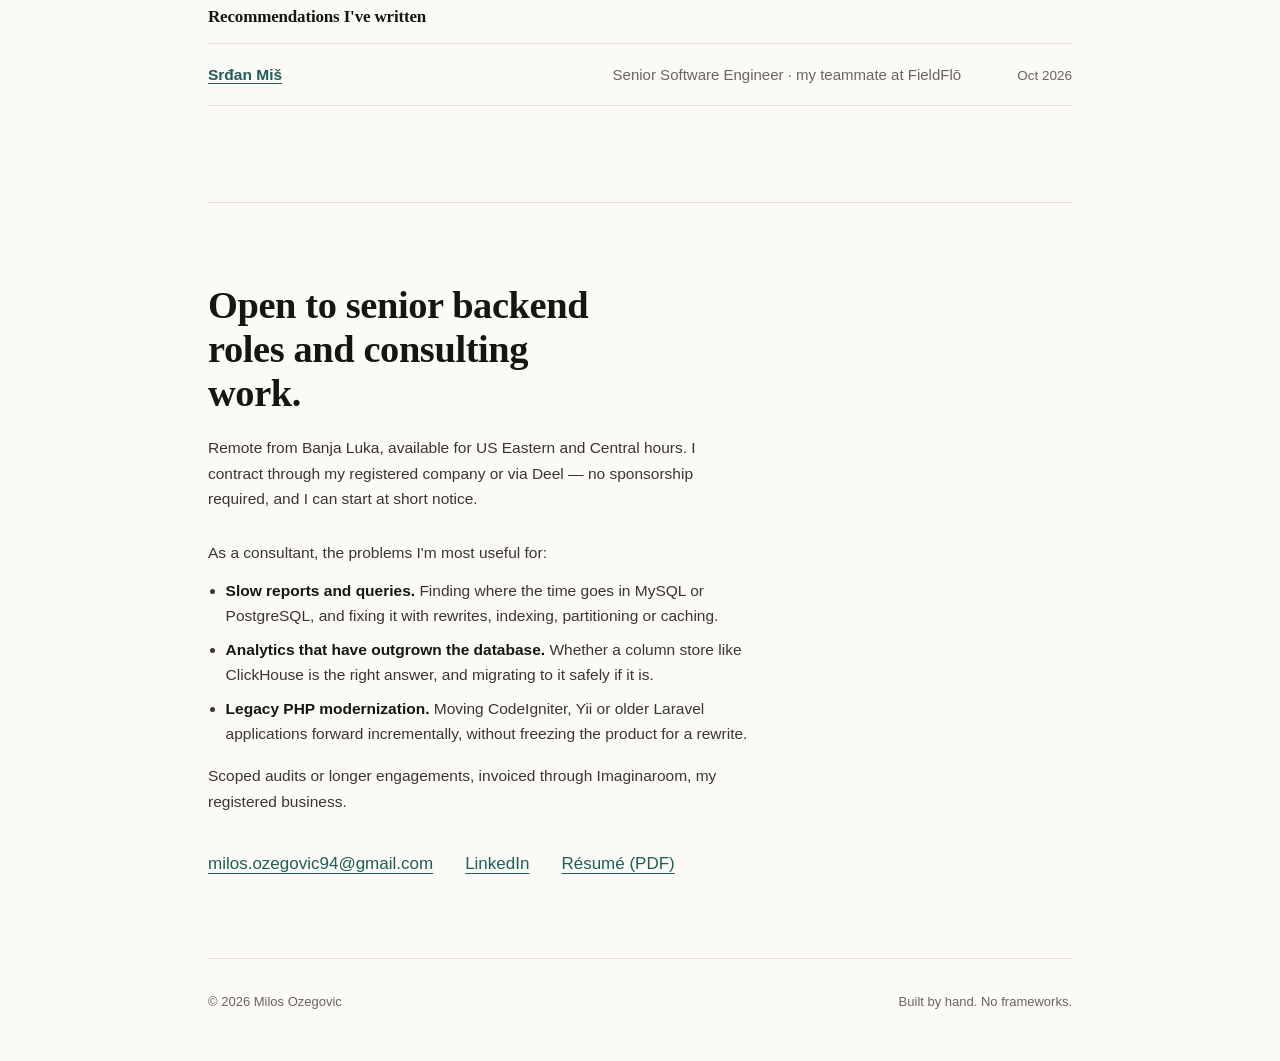
==== commit fbe1a58e: "Add recommendation for Srđan Miš Full letter and a short version, each as its own page with a downlo" ====
--- a/index.html
+++ b/index.html
@@ -250,6 +250,17 @@
         </div>
       </figure>
 
+    </div>
+
+    <div class="written">
+      <h3>Recommendations I've written</h3>
+      <div class="roles">
+        <a class="role" href="recommendations/srdjan-mis.html">
+          <span class="r">Srđan Miš</span>
+          <span class="c">Senior Software Engineer · my teammate at FieldFlō</span>
+          <span class="d">Oct 2026</span>
+        </a>
+      </div>
     </div>
   </section>
   </main>
--- a/styles.css
+++ b/styles.css
@@ -200,3 +200,46 @@
 .voice cite b{display:block;color:var(--ink);font-weight:600;font-size:.9063rem;
   font-family:var(--serif)}
 .voice .rel{color:var(--accent)}
+
+.written{margin-top:3.5rem}
+.written h3{font-size:1.0625rem;margin-bottom:1rem}
+a.role{text-decoration:none}
+a.role .r{color:var(--accent);text-decoration:underline;text-underline-offset:.22em}
+a.role:hover .r,a.role:focus-visible .r{text-decoration-thickness:2px}
+
+/* ── recommendation letters ───────────────── */
+.actions{display:flex;gap:.5rem 1.75rem;flex-wrap:wrap;margin-top:1.5rem;
+  font-size:.9375rem}
+.actions a{color:var(--accent);text-underline-offset:.2em}
+.art-meta b a{color:inherit;text-underline-offset:.2em}
+
+.sheet{background:#fff;border:1px solid var(--rule);border-radius:3px;
+  padding:clamp(1.5rem,5vw,3rem);margin:2.5rem 0 0;color:var(--ink)}
+.letterhead{display:flex;justify-content:space-between;align-items:baseline;
+  flex-wrap:wrap;gap:.25rem 1.5rem;padding-bottom:1rem;margin-bottom:2rem;
+  border-bottom:1px solid var(--rule);font-size:.8125rem;color:var(--muted)}
+.letterhead b{font-family:var(--serif);font-size:1.0625rem;font-weight:600;
+  color:var(--ink)}
+.article .letterhead a{color:inherit;text-decoration:none}
+.sheet .date{color:var(--muted);font-size:.9375rem}
+.sheet .subj{font-weight:600}
+.sign{margin-top:2rem}
+.sign b{display:block;font-family:var(--serif);font-size:1.0625rem;
+  font-weight:600}
+.sign span{display:block;color:var(--muted);font-size:.9375rem}
+
+.short{margin:0 0 .75rem;border-left:2px solid var(--accent);
+  padding:.15rem 0 .15rem 1.25rem;font-family:var(--serif);font-size:1.125rem;
+  line-height:1.6;cursor:text;-webkit-user-select:all;user-select:all}
+.short p{margin:0}
+.hint{font-size:.8125rem;color:var(--muted)}
+
+@media print{
+  @page{size:letter;margin:.8in .9in}
+  body{background:#fff;font-size:10.5pt;line-height:1.55}
+  .skip,.rec .back,.rec .art-head,.rec .hint,.rec .art-foot{display:none}
+  .rec{max-width:none;padding:0}
+  .rec .sheet{border:0;border-radius:0;padding:0;margin:0}
+  .rec .letterhead{margin-bottom:1.75rem}
+  .rec .short{font-size:12pt}
+}
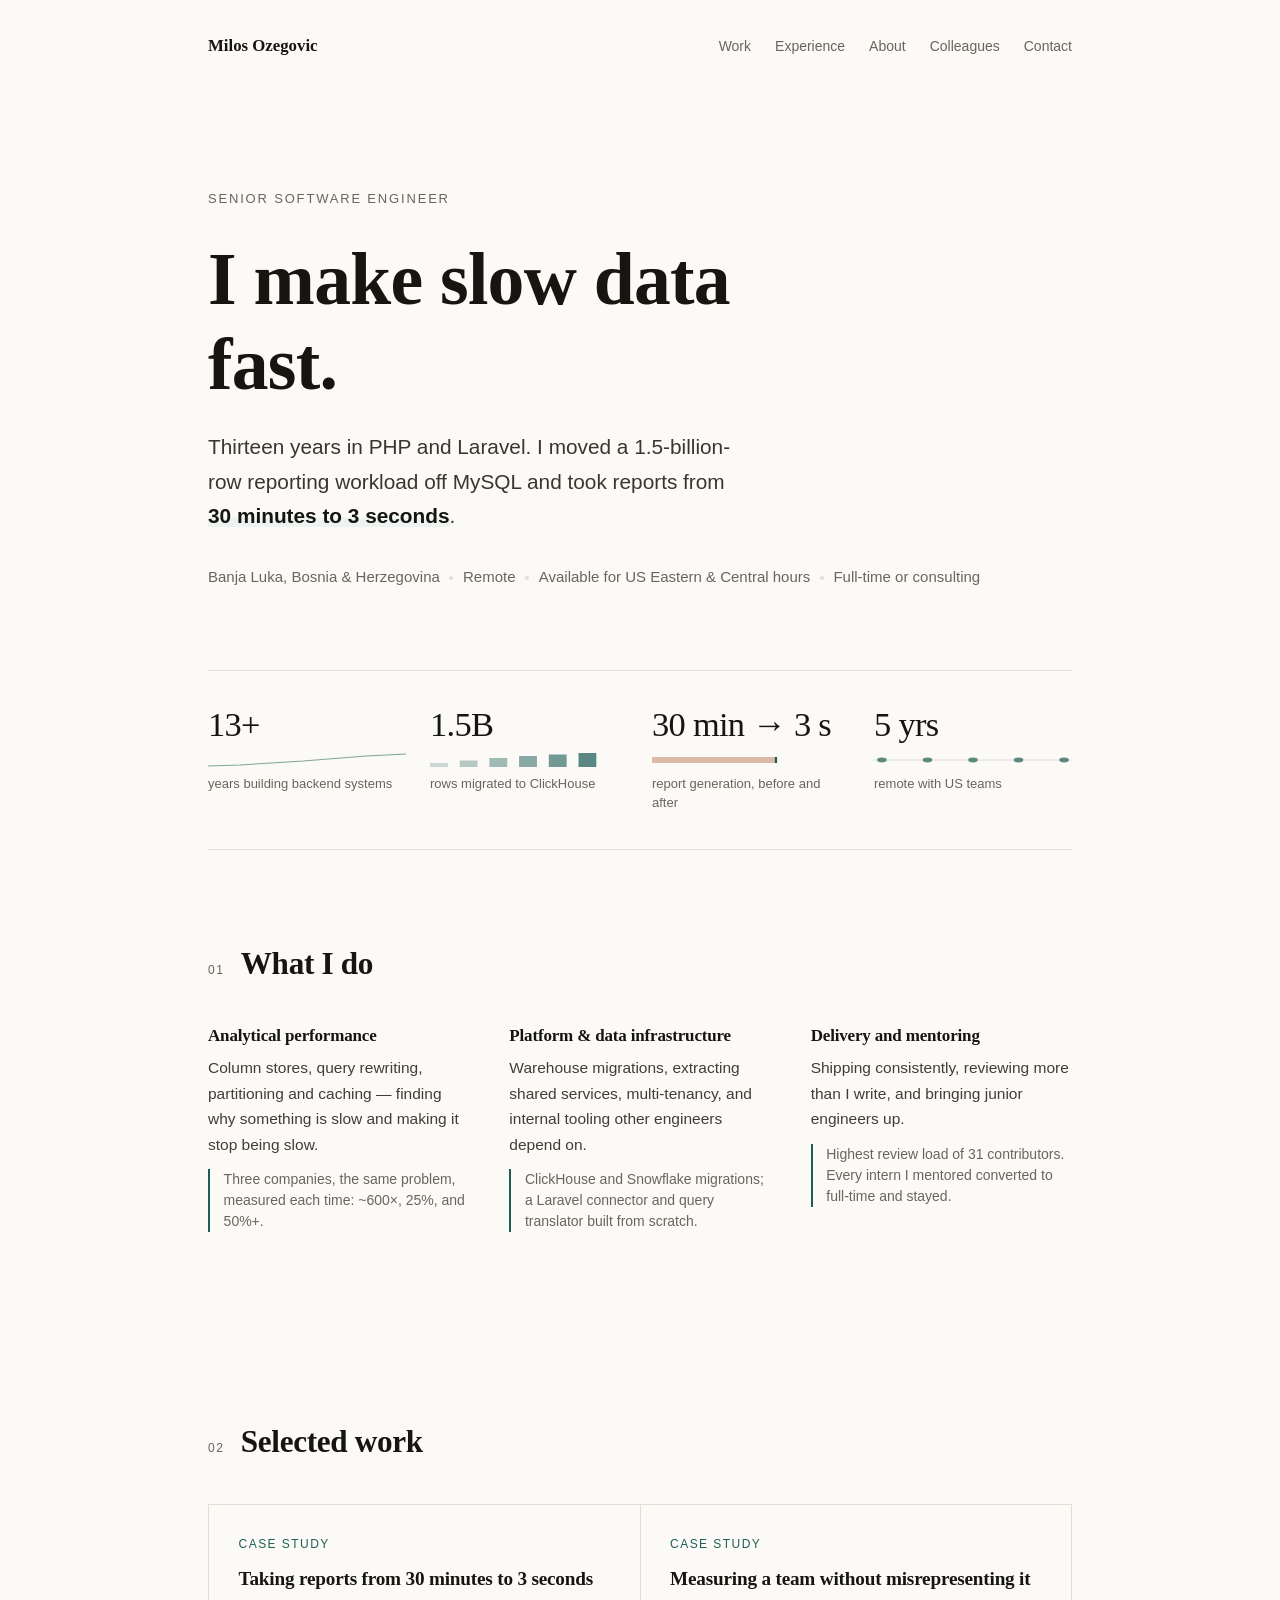
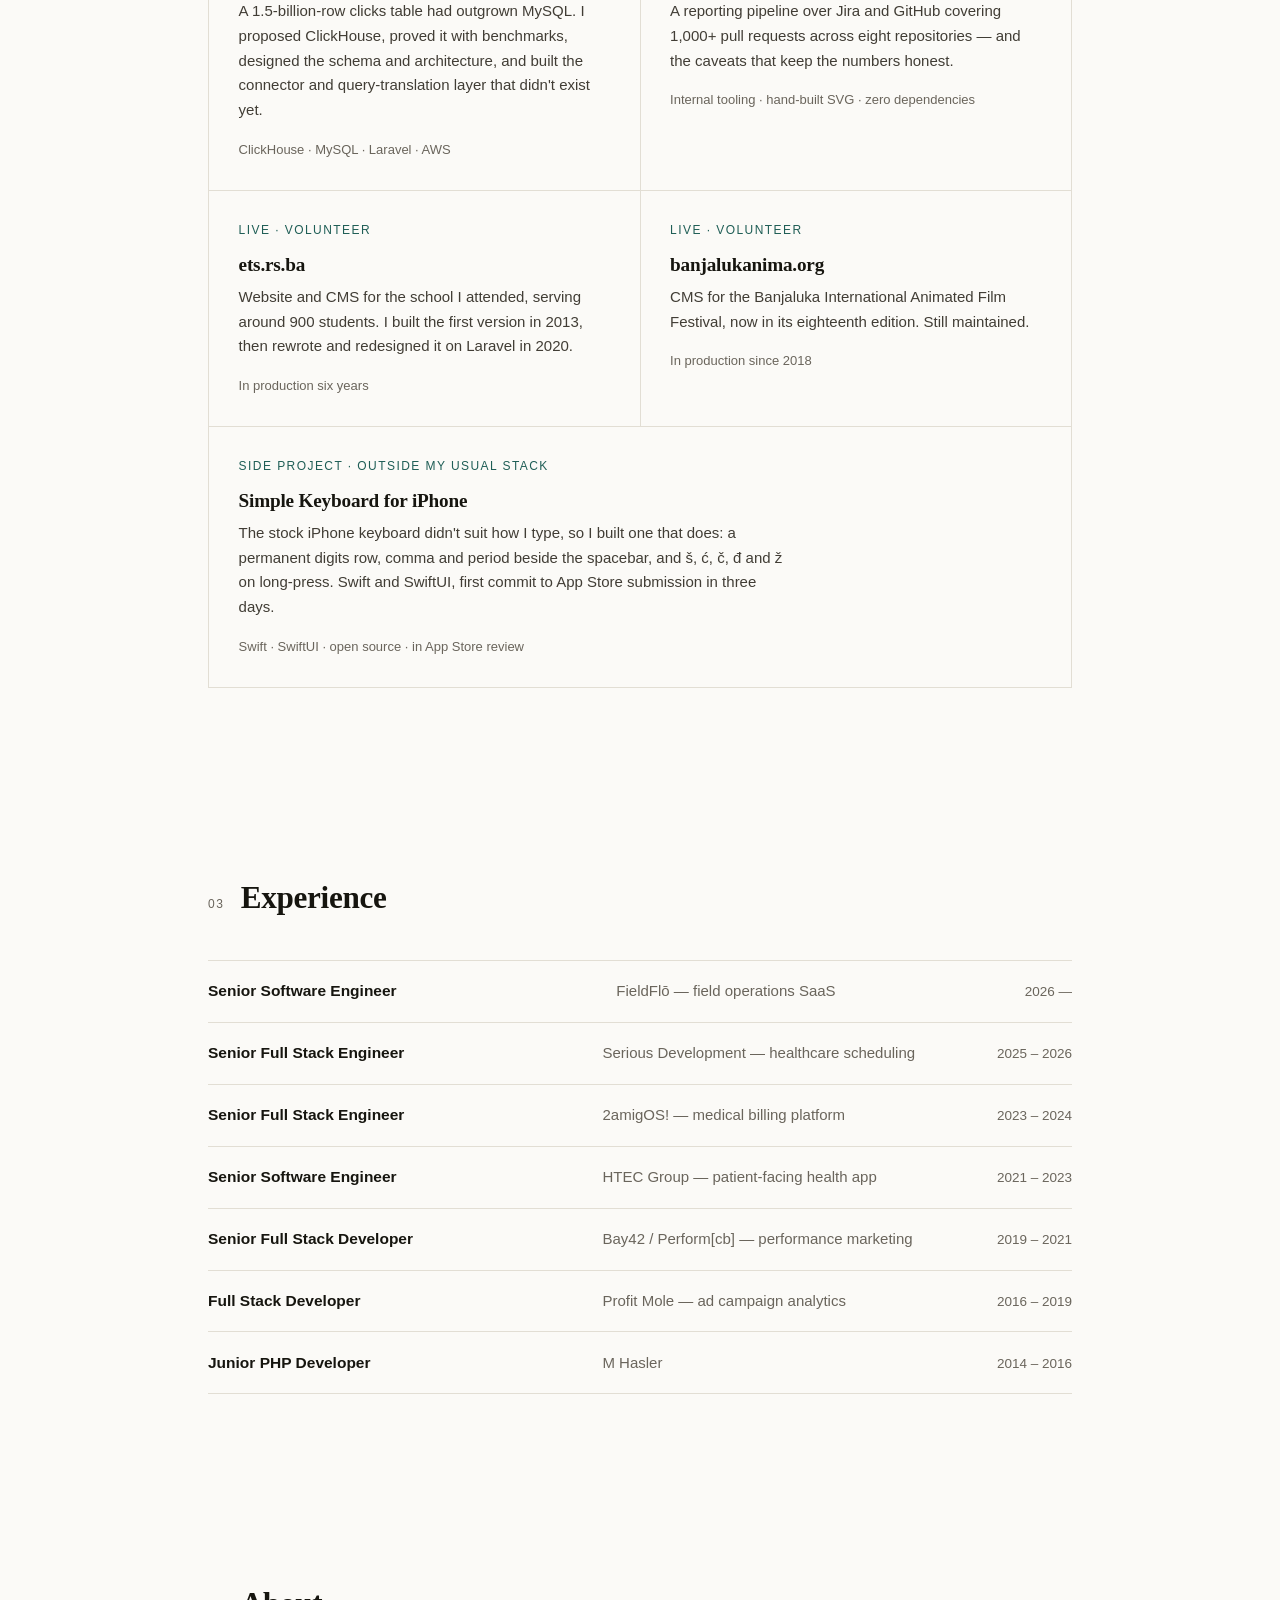
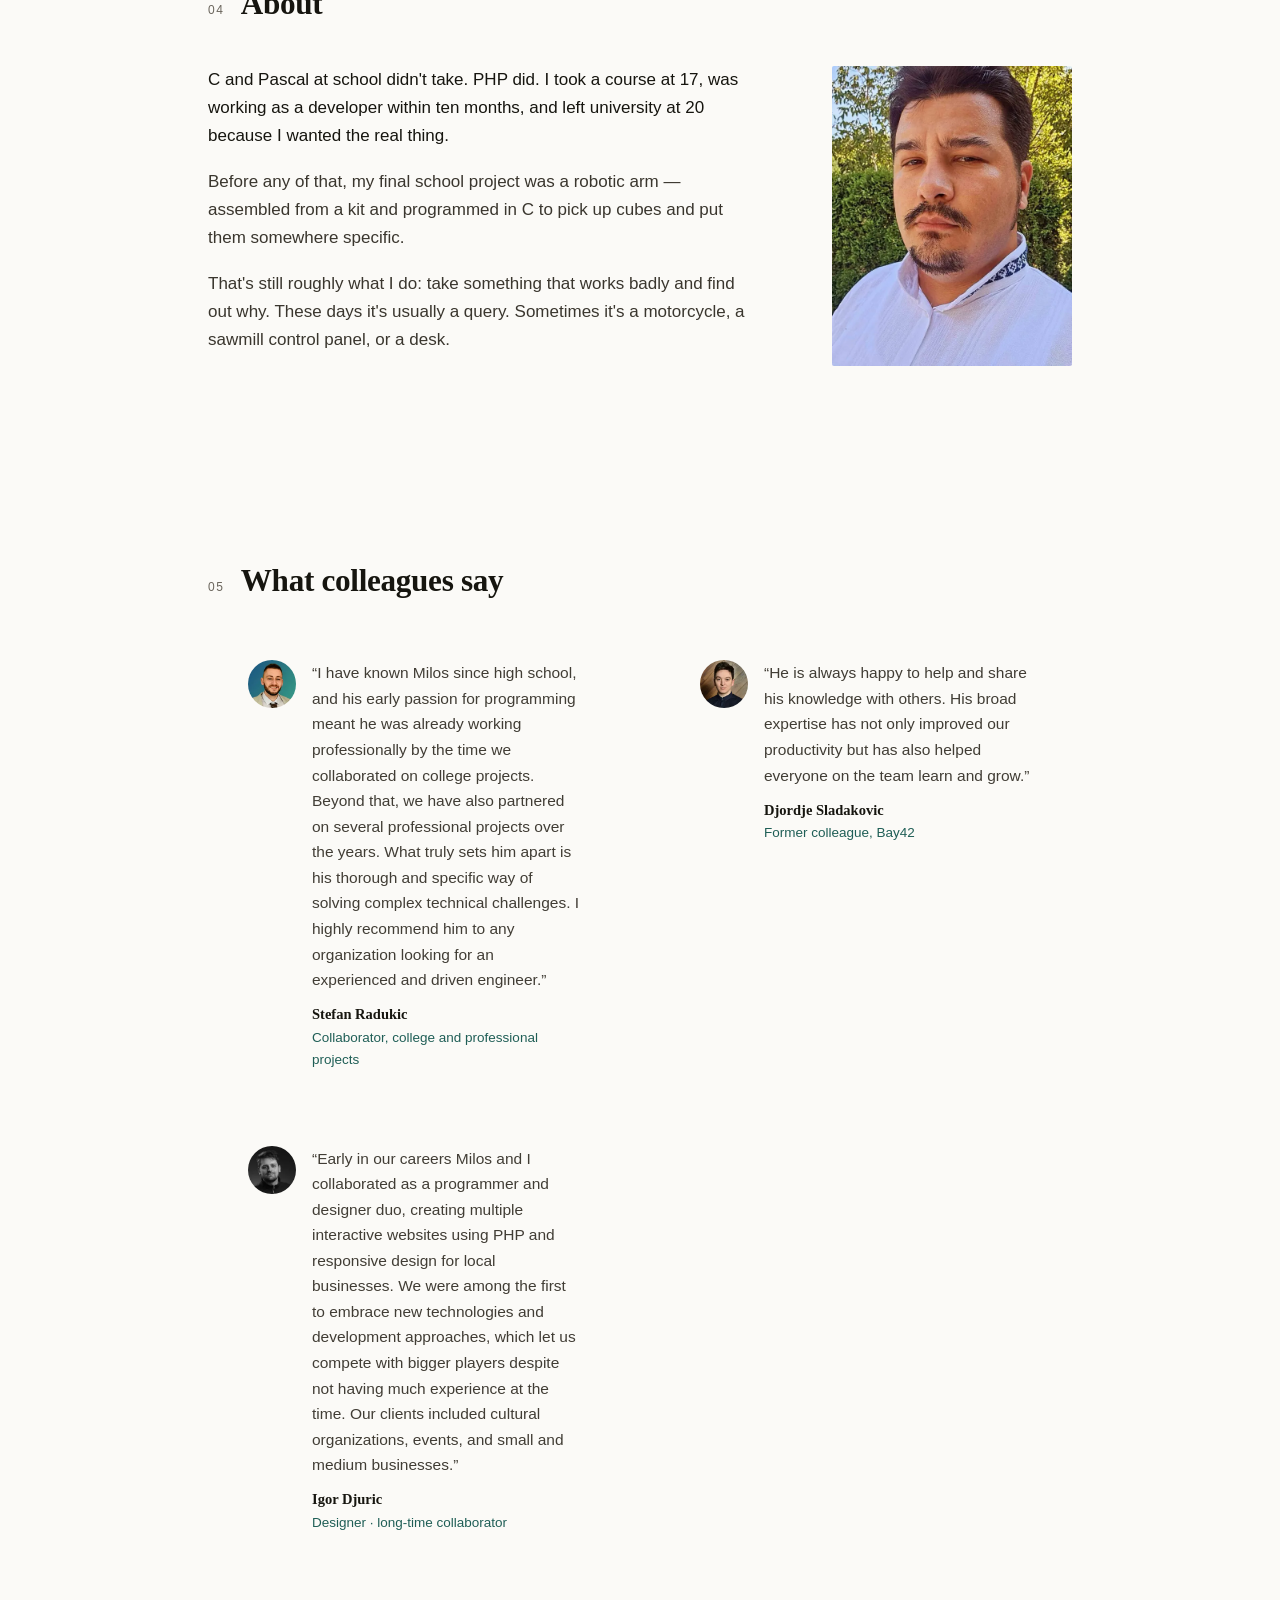
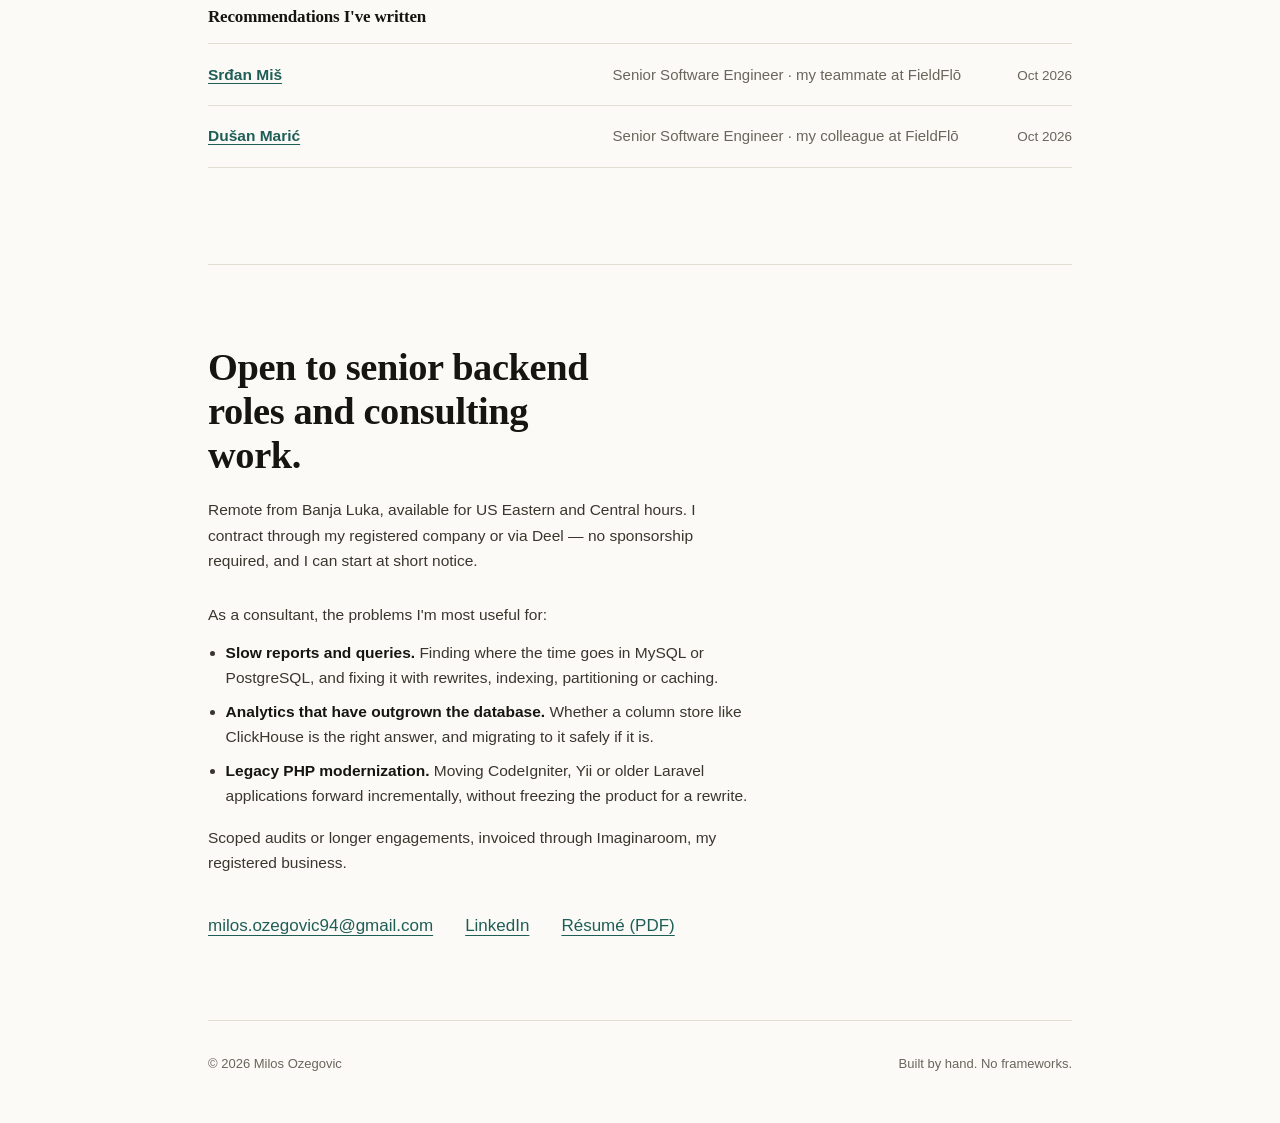
==== commit 523022b1: "Add recommendation for Dušan Marić Full letter and a short version, each with a downloadable PDF, li" ====
--- a/index.html
+++ b/index.html
@@ -258,6 +258,11 @@
         <a class="role" href="recommendations/srdjan-mis.html">
           <span class="r">Srđan Miš</span>
           <span class="c">Senior Software Engineer · my teammate at FieldFlō</span>
+          <span class="d">Oct 2026</span>
+        </a>
+        <a class="role" href="recommendations/dusan-maric.html">
+          <span class="r">Dušan Marić</span>
+          <span class="c">Senior Software Engineer · my colleague at FieldFlō</span>
           <span class="d">Oct 2026</span>
         </a>
       </div>
